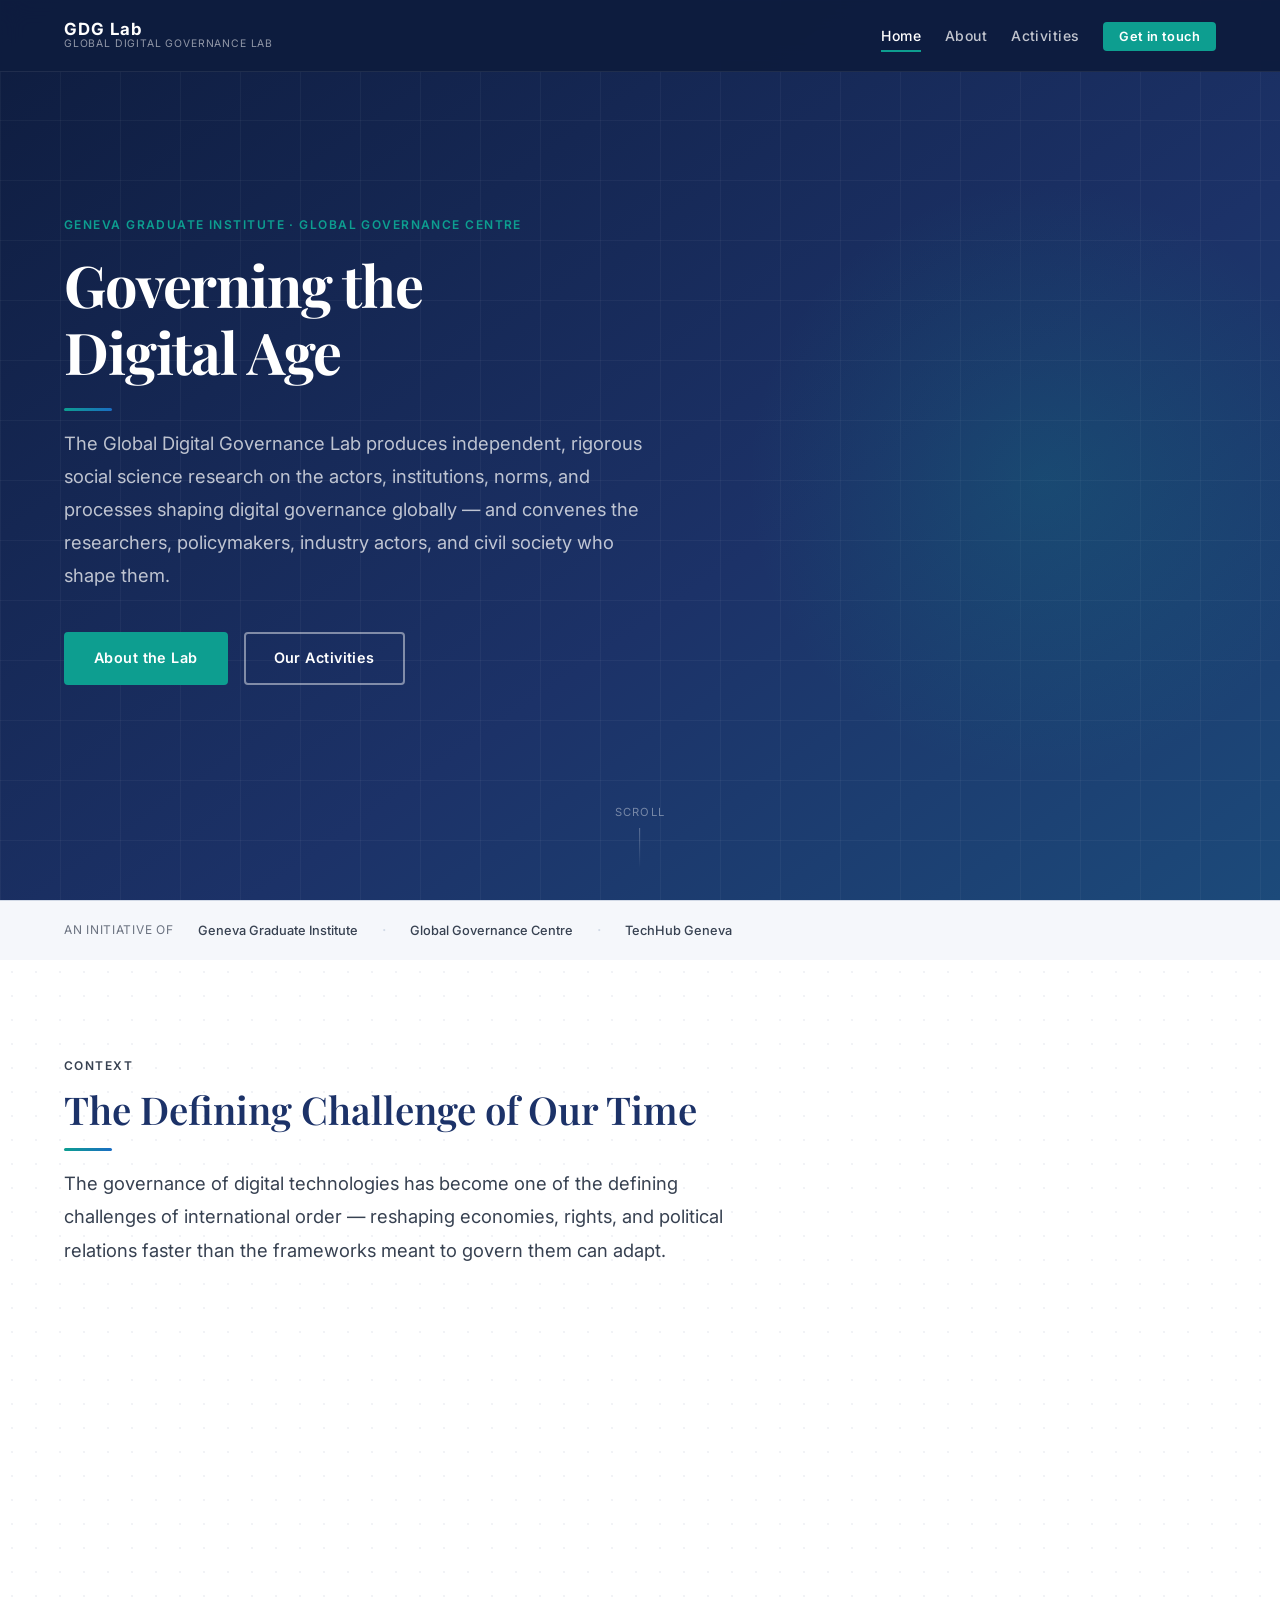
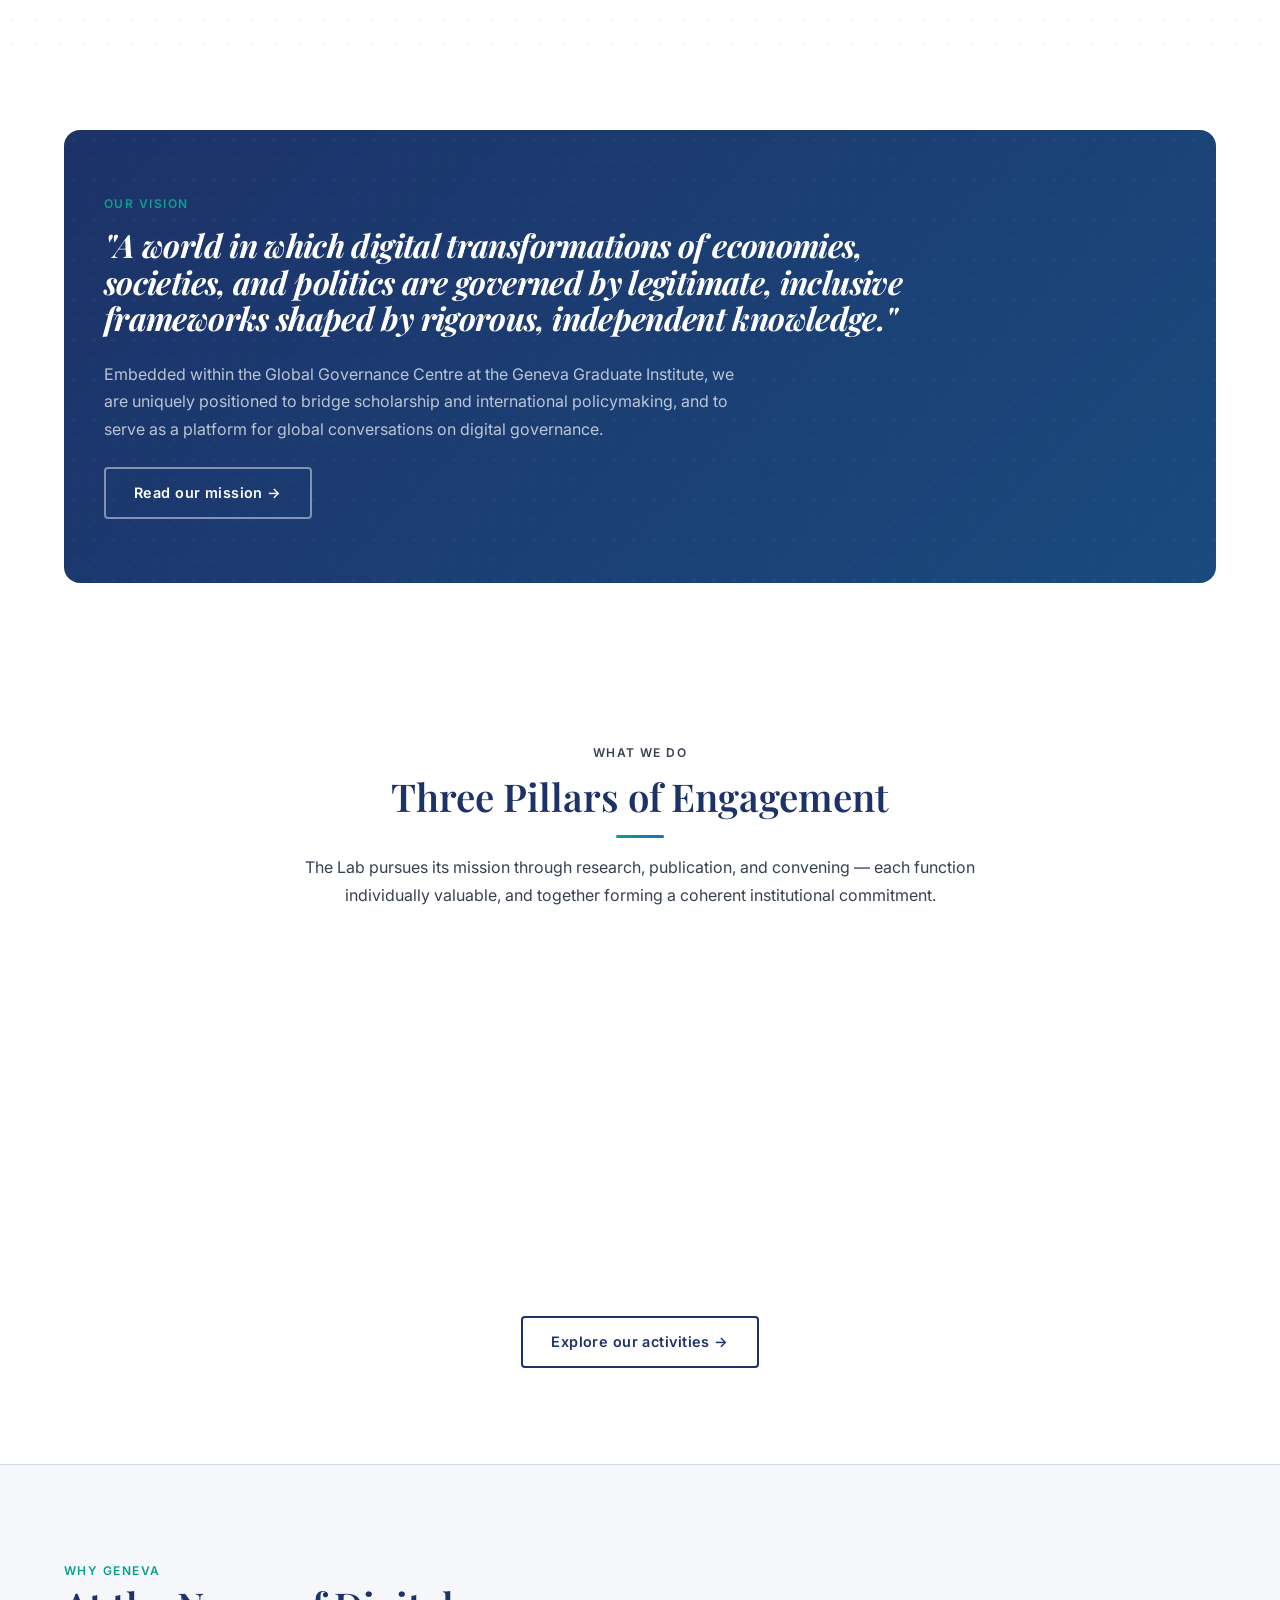
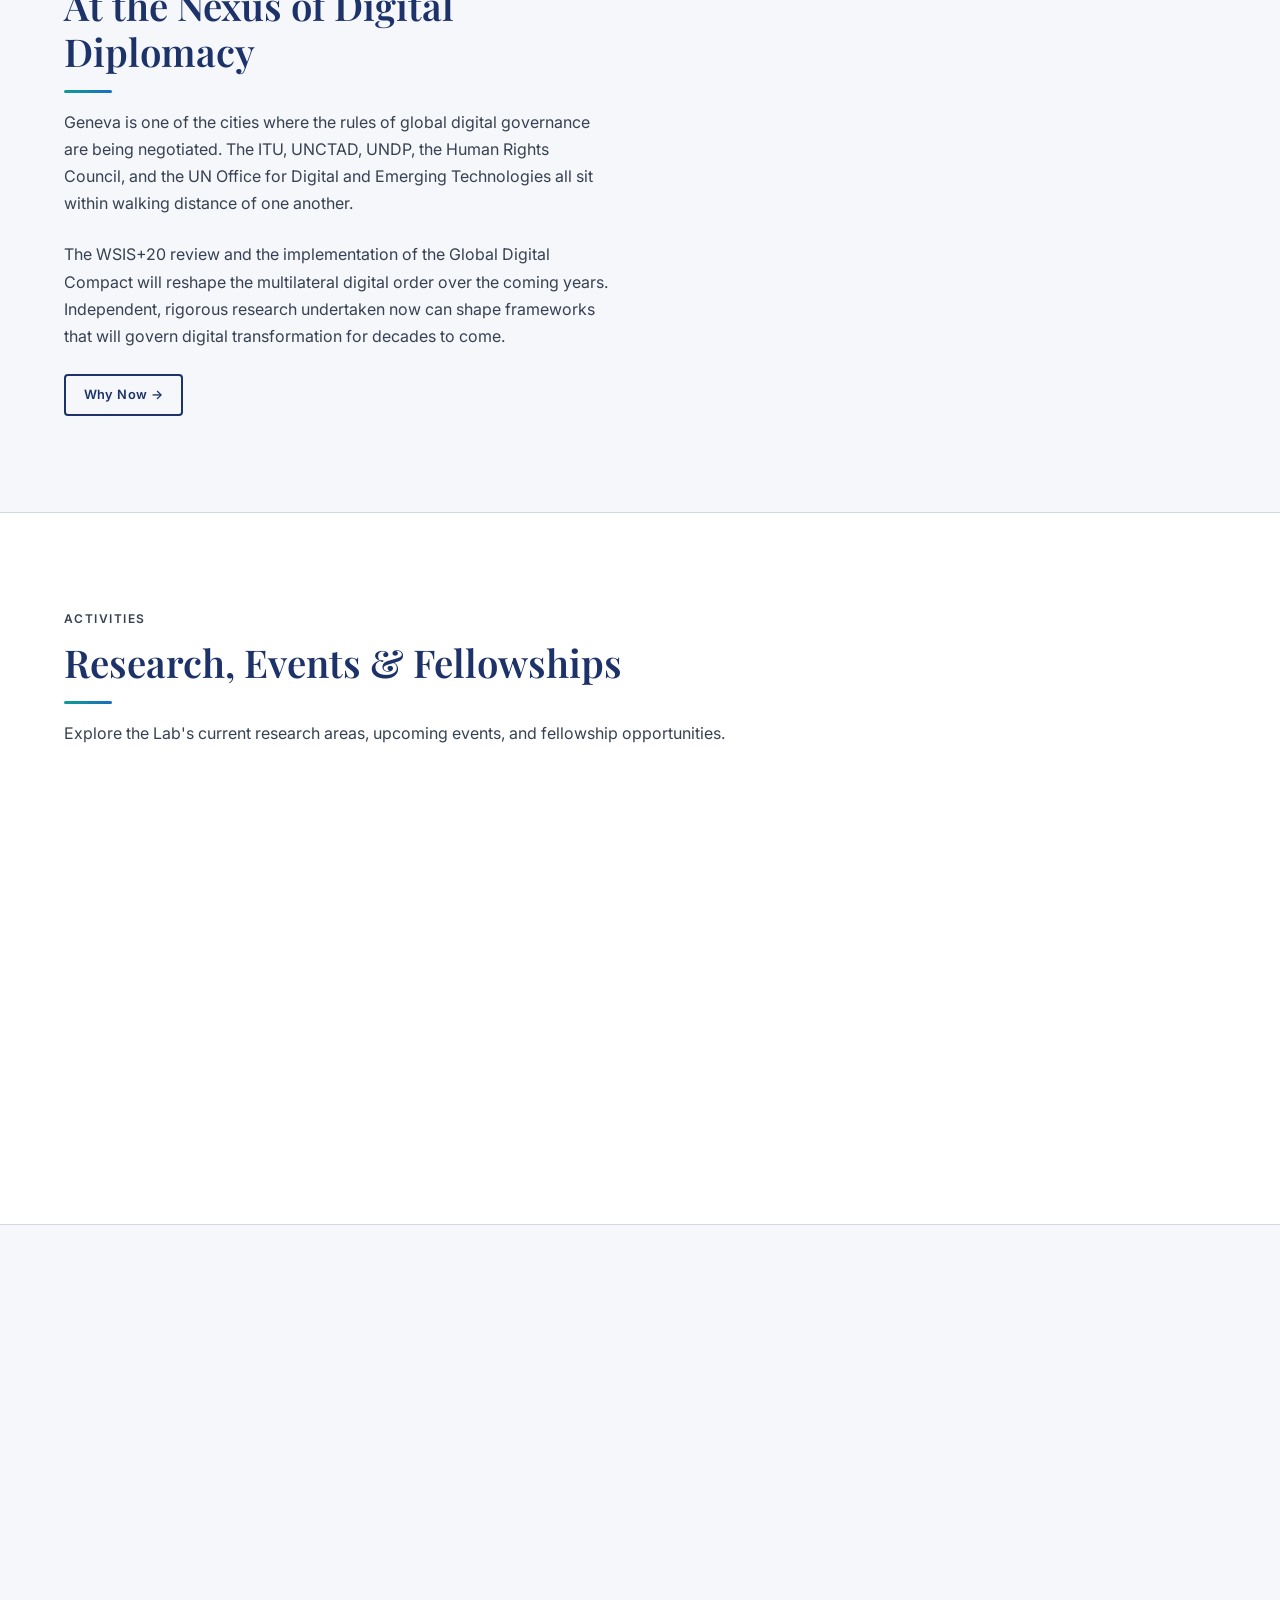
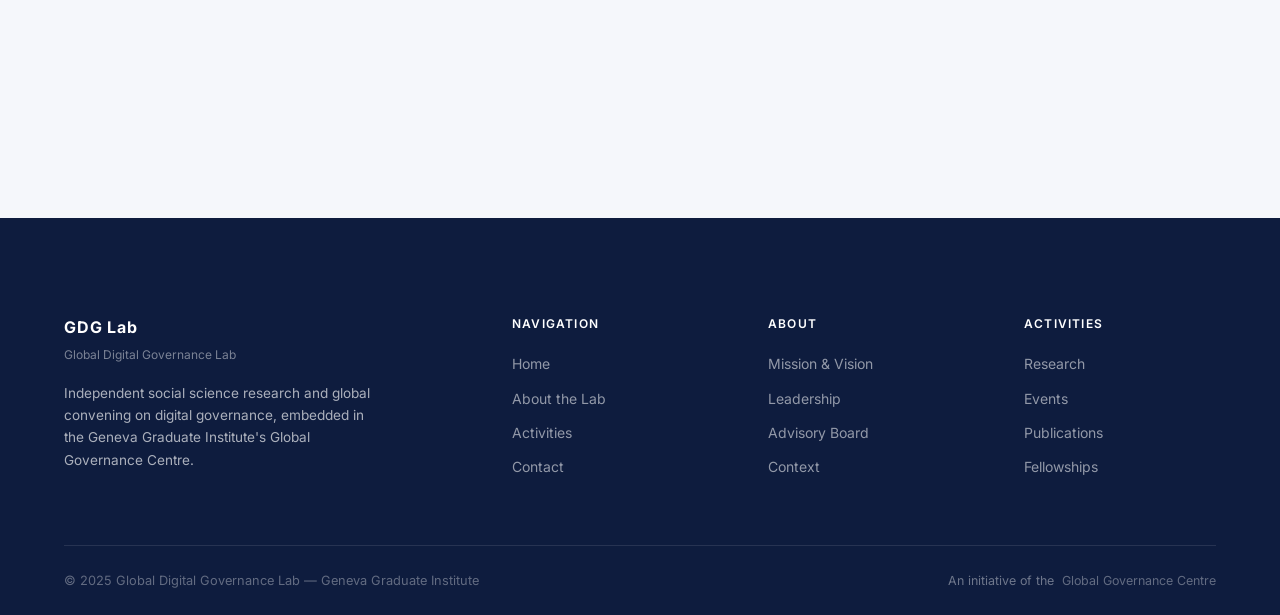
==== index.html @ 77678231 "Build GDG Lab static website: landing, about, and activities pages - index.html: hero with grid patt" ====
<!DOCTYPE html>
<html lang="en">
<head>
  <meta charset="UTF-8" />
  <meta name="viewport" content="width=device-width, initial-scale=1.0" />
  <title>Global Digital Governance Lab — gdglab.ch</title>
  <meta name="description" content="The Global Digital Governance Lab produces independent, rigorous social science research on the actors, institutions, norms, and processes shaping digital governance globally — embedded within the Geneva Graduate Institute." />
  <meta property="og:title" content="Global Digital Governance Lab" />
  <meta property="og:description" content="Independent research and global convening on digital governance, from Geneva." />
  <meta property="og:type" content="website" />
  <meta property="og:url" content="https://gdglab.ch" />
  <link rel="canonical" href="https://gdglab.ch/" />
  <link rel="stylesheet" href="css/style.css" />
  <link rel="preconnect" href="https://fonts.googleapis.com" />
  <link rel="preconnect" href="https://fonts.gstatic.com" crossorigin />
  <link href="https://fonts.googleapis.com/css2?family=Playfair+Display:ital,wght@0,400;0,600;0,700;1,400&family=Inter:wght@300;400;500;600;700&display=swap" rel="stylesheet" />
</head>
<body>

  <!-- ═══ Navigation ══════════════════════════════════════════ -->
  <nav class="site-nav" aria-label="Main navigation">
    <div class="container nav-inner">
      <a href="index.html" class="nav-brand" aria-label="GDG Lab — home">
        <span class="nav-brand-abbr">GDG Lab</span>
        <span class="nav-brand-sub">Global Digital Governance Lab</span>
      </a>
      <button class="nav-toggle" aria-label="Toggle menu" aria-expanded="false">
        <span></span><span></span><span></span>
      </button>
      <ul class="nav-links" role="list">
        <li><a href="index.html" class="active">Home</a></li>
        <li><a href="about.html">About</a></li>
        <li><a href="activities.html">Activities</a></li>
        <li><a href="about.html#contact" class="nav-cta">Get in touch</a></li>
      </ul>
    </div>
  </nav>

  <!-- ═══ Hero ════════════════════════════════════════════════ -->
  <header class="hero">
    <div class="container">
      <div class="hero-content">
        <p class="eyebrow">Geneva Graduate Institute · Global Governance Centre</p>
        <h1 class="display-title">Governing the<br>Digital Age</h1>
        <div class="divider"></div>
        <p class="lead">
          The Global Digital Governance Lab produces independent, rigorous social science research
          on the actors, institutions, norms, and processes shaping digital governance globally —
          and convenes the researchers, policymakers, industry actors, and civil society who shape them.
        </p>
        <div class="hero-actions">
          <a href="about.html" class="btn btn-primary">About the Lab</a>
          <a href="activities.html" class="btn btn-outline">Our Activities</a>
        </div>
      </div>
    </div>
    <div class="hero-scroll" aria-hidden="true">Scroll</div>
  </header>

  <!-- ═══ Affiliation bar ══════════════════════════════════════ -->
  <div class="affiliation-bar">
    <div class="container affiliation-inner">
      <span class="affiliation-label">An initiative of</span>
      <div class="affiliation-list">
        <span class="affiliation-item">Geneva Graduate Institute</span>
        <span style="color: var(--border)">·</span>
        <span class="affiliation-item">Global Governance Centre</span>
        <span style="color: var(--border)">·</span>
        <span class="affiliation-item">TechHub Geneva</span>
      </div>
    </div>
  </div>

  <!-- ═══ The Challenge ════════════════════════════════════════ -->
  <section class="section bg-dots-light" aria-labelledby="challenge-heading">
    <div class="container">
      <div class="section-header">
        <p class="eyebrow">Context</p>
        <h2 class="section-title" id="challenge-heading">The Defining Challenge of Our Time</h2>
        <div class="divider"></div>
        <p class="lead">
          The governance of digital technologies has become one of the defining challenges of
          international order — reshaping economies, rights, and political relations faster than the
          frameworks meant to govern them can adapt.
        </p>
      </div>

      <div class="grid-2" style="gap: var(--space-md);">
        <div class="challenge-card" data-reveal>
          <h3 class="card-title">The Challenge</h3>
          <p>
            Geopolitical competition is increasingly mediated through digital infrastructure,
            platforms, and standards, fragmenting what was once imagined as a unified global digital
            space into competing regulatory spheres and technological blocs. The costs of that
            fragmentation fall disproportionately on those with least voice in the decisions driving it.
          </p>
        </div>

        <div class="challenge-card teal" data-reveal>
          <h3 class="card-title">The Gap</h3>
          <p>
            Current digital governance debates are fragmented, highly technical, and dominated by a
            small number of powerful states, companies, and regulatory blocs. Many actors most
            affected by digital transformation — particularly from the Global South — remain
            underrepresented in the venues where the rules are set.
          </p>
        </div>
      </div>
    </div>
  </section>

  <!-- ═══ Vision statement ═════════════════════════════════════ -->
  <section class="section-sm" aria-labelledby="vision-heading">
    <div class="container">
      <div class="statement-block">
        <p class="eyebrow">Our Vision</p>
        <p class="display-title" id="vision-heading">
          "A world in which digital transformations of economies, societies, and politics
          are governed by legitimate, inclusive frameworks shaped by rigorous,
          independent knowledge."
        </p>
        <p style="margin-top: 1.5rem;">
          Embedded within the Global Governance Centre at the Geneva Graduate Institute, we are
          uniquely positioned to bridge scholarship and international policymaking, and to serve as
          a platform for global conversations on digital governance.
        </p>
        <a href="about.html" class="btn btn-outline" style="margin-top: 1.5rem; position: relative; z-index: 1;">
          Read our mission →
        </a>
      </div>
    </div>
  </section>

  <!-- ═══ Three pillars ════════════════════════════════════════ -->
  <section class="section" aria-labelledby="pillars-heading">
    <div class="container">
      <div class="section-header centered">
        <p class="eyebrow">What We Do</p>
        <h2 class="section-title" id="pillars-heading">Three Pillars of Engagement</h2>
        <div class="divider divider-center"></div>
        <p>
          The Lab pursues its mission through research, publication, and convening — each function
          individually valuable, and together forming a coherent institutional commitment.
        </p>
      </div>

      <div class="grid-3">
        <div class="pillar-card" data-reveal>
          <div class="pillar-icon teal" aria-hidden="true">🔬</div>
          <h3 class="card-title">Independent Research</h3>
          <p>
            Social science-based research on the actors, institutions, norms, and processes shaping
            digital governance globally — spanning digital sovereignty, AI governance, data flows,
            platform accountability, and the political economy of standards.
          </p>
        </div>

        <div class="pillar-card" data-reveal>
          <div class="pillar-icon blue" aria-hidden="true">📄</div>
          <h3 class="card-title">Policy-Relevant Analysis</h3>
          <p>
            Publications and briefings to inform practitioners, negotiators, and policymakers across
            the full range of digital governance challenges — including an annual
            <em>State of Global Digital Governance</em> report.
          </p>
        </div>

        <div class="pillar-card" data-reveal>
          <div class="pillar-icon gold" aria-hidden="true">🌐</div>
          <h3 class="card-title">Convening &amp; Dialogue</h3>
          <p>
            Workshops and closed-door dialogues where international organisations, governments,
            industry, and civil society engage with shared challenges — with particular attention to
            perspectives from the Global South.
          </p>
        </div>
      </div>

      <div style="text-align: center; margin-top: var(--space-lg);">
        <a href="activities.html" class="btn btn-outline-navy">Explore our activities →</a>
      </div>
    </div>
  </section>

  <!-- ═══ Why Geneva ════════════════════════════════════════════ -->
  <section class="section geneva-strip" aria-labelledby="geneva-heading">
    <div class="container">
      <div class="grid-2" style="align-items: center; gap: var(--space-xl);">
        <div>
          <p class="eyebrow">Why Geneva</p>
          <h2 class="section-title" id="geneva-heading">At the Nexus of Digital Diplomacy</h2>
          <div class="divider"></div>
          <p style="color: var(--text-mid); margin-bottom: var(--space-md);">
            Geneva is one of the cities where the rules of global digital governance are being
            negotiated. The ITU, UNCTAD, UNDP, the Human Rights Council, and the UN Office for
            Digital and Emerging Technologies all sit within walking distance of one another.
          </p>
          <p style="color: var(--text-mid); margin-bottom: var(--space-md);">
            The WSIS+20 review and the implementation of the Global Digital Compact will reshape the
            multilateral digital order over the coming years. Independent, rigorous research undertaken
            now can shape frameworks that will govern digital transformation for decades to come.
          </p>
          <a href="about.html#why-now" class="btn btn-outline-navy btn-sm">Why Now →</a>
        </div>

        <div class="geneva-stat-group" style="display: grid; grid-template-columns: 1fr 1fr; gap: var(--space-md);">
          <div class="challenge-card blue" data-reveal>
            <div class="geneva-stat-number">180+</div>
            <div class="geneva-stat-label">countries represented in Geneva</div>
          </div>
          <div class="challenge-card" data-reveal>
            <div class="geneva-stat-number">40+</div>
            <div class="geneva-stat-label">international organisations in the city</div>
          </div>
          <div class="challenge-card teal" data-reveal>
            <div class="geneva-stat-number">WSIS</div>
            <div class="geneva-stat-label">+20 review underway now</div>
          </div>
          <div class="challenge-card gold" data-reveal>
            <div class="geneva-stat-number">GDC</div>
            <div class="geneva-stat-label">Global Digital Compact implementation</div>
          </div>
        </div>
      </div>
    </div>
  </section>

  <!-- ═══ Activities teaser ════════════════════════════════════ -->
  <section class="section" aria-labelledby="activities-heading">
    <div class="container">
      <div class="section-header">
        <p class="eyebrow">Activities</p>
        <h2 class="section-title" id="activities-heading">Research, Events &amp; Fellowships</h2>
        <div class="divider"></div>
        <p>Explore the Lab's current research areas, upcoming events, and fellowship opportunities.</p>
      </div>

      <div class="grid-3">
        <div class="activity-card" data-reveal>
          <div class="activity-card-body">
            <span class="activity-card-tag tag-research">Research</span>
            <h3 class="activity-card-title">Digital Sovereignty &amp; AI Governance</h3>
            <p>
              Examining how states assert sovereignty in digital spaces, and the emerging international
              frameworks governing artificial intelligence — from national strategies to multilateral
              negotiations.
            </p>
          </div>
          <div class="activity-card-footer">
            <a href="activities.html#research" class="btn btn-sm btn-outline-navy">Learn more →</a>
          </div>
        </div>

        <div class="activity-card" data-reveal>
          <div class="activity-card-body">
            <span class="activity-card-tag tag-event">Upcoming Event</span>
            <h3 class="activity-card-title">Digital Governance Roundtable 2025</h3>
            <p class="activity-card-meta">📅 Autumn 2025 · Geneva</p>
            <p>
              A closed-door dialogue bringing together policymakers, researchers, and civil society
              to discuss emerging challenges in global digital governance, with a focus on Global South
              perspectives.
            </p>
          </div>
          <div class="activity-card-footer">
            <a href="activities.html#events" class="btn btn-sm btn-outline-navy">See events →</a>
          </div>
        </div>

        <div class="activity-card" data-reveal>
          <div class="activity-card-body">
            <span class="activity-card-tag tag-fellowship">Fellowship</span>
            <h3 class="activity-card-title">Visiting Fellowship Programme</h3>
            <p>
              Extended residencies in Geneva's multilateral ecosystem for leading researchers —
              particularly from underrepresented regions — to engage with the Lab's research agenda
              and Geneva's diplomatic community.
            </p>
          </div>
          <div class="activity-card-footer">
            <a href="activities.html#fellowships" class="btn btn-sm btn-outline-navy">Apply →</a>
          </div>
        </div>
      </div>
    </div>
  </section>

  <!-- ═══ Why Graduate Institute ═══════════════════════════════ -->
  <section class="section" style="background: var(--off-white); border-top: 1px solid var(--border);" aria-labelledby="gi-heading">
    <div class="container">
      <div class="grid-2" style="align-items: center; gap: var(--space-xl);">
        <div data-reveal>
          <p class="eyebrow">Institutional Home</p>
          <h2 class="section-title" id="gi-heading">Why the Graduate Institute</h2>
          <div class="divider"></div>
          <p style="color: var(--text-mid); margin-bottom: var(--space-sm);">
            The Geneva Graduate Institute combines academic credibility, methodological independence,
            and a multidisciplinary faculty already producing leading research on digital sovereignty,
            infrastructure, and rights.
          </p>
          <p style="color: var(--text-mid); margin-bottom: var(--space-md);">
            It has long-standing networks across the UN system, diplomatic missions, and international
            civil society — and a track record of hosting research centres, most notably the Global
            Health Centre, that have become reference points in their fields.
          </p>
          <a href="about.html#context" class="btn btn-outline-navy btn-sm">Read more →</a>
        </div>

        <div style="display: flex; flex-direction: column; gap: var(--space-sm);" data-reveal>
          <div class="pull-quote">
            <p>
              "The rules, standards, and norms of the digital age are being shaped now.
              The Lab is an opportunity to ensure these processes are evidence-based and
              oriented to the common interest."
            </p>
          </div>
          <div style="display: flex; flex-wrap: wrap; gap: 0.5rem; margin-top: var(--space-xs);">
            <span class="pill pill-navy">Academic independence</span>
            <span class="pill pill-teal">Multilateral networks</span>
            <span class="pill pill-blue">Interdisciplinary research</span>
            <span class="pill pill-navy">Global South engagement</span>
            <span class="pill pill-teal">Policy proximity</span>
          </div>
        </div>
      </div>
    </div>
  </section>

  <!-- ═══ Footer ═══════════════════════════════════════════════ -->
  <footer class="site-footer" aria-label="Site footer">
    <div class="container">
      <div class="footer-grid">
        <div class="footer-brand">
          <div class="footer-brand-name">GDG Lab</div>
          <div class="footer-brand-sub">Global Digital Governance Lab</div>
          <p>
            Independent social science research and global convening on digital governance,
            embedded in the Geneva Graduate Institute's Global Governance Centre.
          </p>
        </div>

        <div class="footer-col">
          <div class="footer-col-title">Navigation</div>
          <ul>
            <li><a href="index.html">Home</a></li>
            <li><a href="about.html">About the Lab</a></li>
            <li><a href="activities.html">Activities</a></li>
            <li><a href="about.html#contact">Contact</a></li>
          </ul>
        </div>

        <div class="footer-col">
          <div class="footer-col-title">About</div>
          <ul>
            <li><a href="about.html#mission">Mission &amp; Vision</a></li>
            <li><a href="about.html#leadership">Leadership</a></li>
            <li><a href="about.html#advisory-board">Advisory Board</a></li>
            <li><a href="about.html#context">Context</a></li>
          </ul>
        </div>

        <div class="footer-col">
          <div class="footer-col-title">Activities</div>
          <ul>
            <li><a href="activities.html#research">Research</a></li>
            <li><a href="activities.html#events">Events</a></li>
            <li><a href="activities.html#publications">Publications</a></li>
            <li><a href="activities.html#fellowships">Fellowships</a></li>
          </ul>
        </div>
      </div>

      <div class="footer-bottom">
        <span>© 2025 Global Digital Governance Lab — Geneva Graduate Institute</span>
        <span class="footer-gg-badge">
          An initiative of the
          <a href="https://www.graduateinstitute.ch" target="_blank" rel="noopener noreferrer">
            Global Governance Centre
          </a>
        </span>
      </div>
    </div>
  </footer>

  <script src="js/main.js"></script>
</body>
</html>
---- css/style.css ----
/* =============================================================
   Global Digital Governance Lab — gdglab.ch
   Stylesheet — complementary to Geneva Graduate Institute,
   Global Governance Centre, and GI TechHub branding.
   ============================================================= */

/* ─── Google Fonts ─────────────────────────────────────────── */
@import url('https://fonts.googleapis.com/css2?family=Playfair+Display:ital,wght@0,400;0,600;0,700;1,400&family=Inter:wght@300;400;500;600;700&display=swap');

/* ─── Custom Properties ─────────────────────────────────────── */
:root {
  /* Brand colours — navy anchors the GI/GGC palette;
     teal adds a "digital governance" identity */
  --navy:        #1C3268;   /* GI-inspired institutional navy */
  --navy-dark:   #0E1C3E;   /* hero / deep bg */
  --navy-mid:    #243D7A;   /* lighter navy for hover states */
  --blue:        #1A6DC3;   /* digital accent blue */
  --blue-light:  #4A9FE8;   /* lighter blue tints */
  --teal:        #0D9E90;   /* TechHub-inspired teal */
  --teal-light:  #E0F5F3;   /* very light teal bg tint */
  --gold:        #C09A4A;   /* warm accent — ties to GI's warm tones */
  --white:       #FFFFFF;
  --off-white:   #F5F7FB;
  --bg:          #F0F3F9;
  --text:        #1A202C;
  --text-mid:    #374151;
  --text-muted:  #6B7280;
  --border:      #D1D9E6;
  --shadow-sm:   0 1px 4px rgba(28, 50, 104, 0.08);
  --shadow-md:   0 4px 16px rgba(28, 50, 104, 0.12);
  --shadow-lg:   0 8px 32px rgba(28, 50, 104, 0.16);

  /* Typography */
  --font-serif:  'Playfair Display', Georgia, serif;
  --font-sans:   'Inter', system-ui, -apple-system, sans-serif;

  /* Spacing scale */
  --space-xs:    0.5rem;
  --space-sm:    1rem;
  --space-md:    1.5rem;
  --space-lg:    2.5rem;
  --space-xl:    4rem;
  --space-2xl:   6rem;

  /* Layout */
  --max-width:   1200px;
  --nav-height:  72px;
  --radius-sm:   4px;
  --radius-md:   8px;
  --radius-lg:   16px;

  /* Transitions */
  --ease:        cubic-bezier(0.4, 0, 0.2, 1);
  --duration:    220ms;
}

/* ─── Reset & Base ──────────────────────────────────────────── */
*, *::before, *::after {
  box-sizing: border-box;
  margin: 0;
  padding: 0;
}

html {
  scroll-behavior: smooth;
  font-size: 16px;
}

body {
  font-family: var(--font-sans);
  font-size: 1rem;
  line-height: 1.7;
  color: var(--text);
  background: var(--white);
  -webkit-font-smoothing: antialiased;
}

img {
  display: block;
  max-width: 100%;
  height: auto;
}

a {
  color: var(--blue);
  text-decoration: none;
  transition: color var(--duration) var(--ease);
}

a:hover {
  color: var(--teal);
}

ul {
  list-style: none;
}

/* ─── Typography helpers ────────────────────────────────────── */
.display-title {
  font-family: var(--font-serif);
  font-size: clamp(2.2rem, 5vw, 3.6rem);
  font-weight: 700;
  line-height: 1.15;
  letter-spacing: -0.02em;
}

.section-title {
  font-family: var(--font-serif);
  font-size: clamp(1.6rem, 3vw, 2.4rem);
  font-weight: 600;
  line-height: 1.2;
  color: var(--navy);
}

.card-title {
  font-family: var(--font-serif);
  font-size: 1.2rem;
  font-weight: 600;
  line-height: 1.3;
  color: var(--navy);
}

.eyebrow {
  font-family: var(--font-sans);
  font-size: 0.75rem;
  font-weight: 600;
  letter-spacing: 0.12em;
  text-transform: uppercase;
  color: var(--teal);
}

.lead {
  font-size: 1.15rem;
  font-weight: 400;
  color: var(--text-mid);
  line-height: 1.8;
}

/* ─── Layout utilities ──────────────────────────────────────── */
.container {
  width: 100%;
  max-width: var(--max-width);
  margin-inline: auto;
  padding-inline: var(--space-md);
}

.grid-2 {
  display: grid;
  grid-template-columns: 1fr 1fr;
  gap: var(--space-lg);
}

.grid-3 {
  display: grid;
  grid-template-columns: repeat(3, 1fr);
  gap: var(--space-md);
}

.grid-4 {
  display: grid;
  grid-template-columns: repeat(4, 1fr);
  gap: var(--space-md);
}

/* ─── Dot-grid background pattern (subtle digital motif) ────── */
.bg-dots {
  background-image: radial-gradient(circle, rgba(28, 50, 104, 0.12) 1px, transparent 1px);
  background-size: 24px 24px;
}

.bg-dots-light {
  background-image: radial-gradient(circle, rgba(28, 50, 104, 0.06) 1px, transparent 1px);
  background-size: 24px 24px;
}

/* ─── Navigation ────────────────────────────────────────────── */
.site-nav {
  position: fixed;
  top: 0;
  left: 0;
  right: 0;
  z-index: 1000;
  height: var(--nav-height);
  background: rgba(14, 28, 62, 0.97);
  backdrop-filter: blur(12px);
  -webkit-backdrop-filter: blur(12px);
  border-bottom: 1px solid rgba(255, 255, 255, 0.08);
  transition: background var(--duration) var(--ease);
}

.site-nav.scrolled {
  background: rgba(14, 28, 62, 0.99);
  box-shadow: var(--shadow-md);
}

.nav-inner {
  height: 100%;
  display: flex;
  align-items: center;
  justify-content: space-between;
}

.nav-brand {
  display: flex;
  flex-direction: column;
  gap: 1px;
  text-decoration: none;
}

.nav-brand-abbr {
  font-family: var(--font-sans);
  font-size: 1.05rem;
  font-weight: 700;
  letter-spacing: 0.06em;
  color: var(--white);
  line-height: 1;
}

.nav-brand-sub {
  font-family: var(--font-sans);
  font-size: 0.65rem;
  font-weight: 400;
  letter-spacing: 0.08em;
  color: rgba(255, 255, 255, 0.55);
  line-height: 1;
  text-transform: uppercase;
}

.nav-links {
  display: flex;
  align-items: center;
  gap: var(--space-md);
}

.nav-links a {
  font-size: 0.875rem;
  font-weight: 500;
  color: rgba(255, 255, 255, 0.75);
  letter-spacing: 0.03em;
  padding: 0.35rem 0;
  border-bottom: 2px solid transparent;
  transition: color var(--duration) var(--ease), border-color var(--duration) var(--ease);
  text-decoration: none;
}

.nav-links a:hover,
.nav-links a.active {
  color: var(--white);
  border-bottom-color: var(--teal);
}

.nav-cta {
  font-size: 0.8rem !important;
  font-weight: 600 !important;
  color: var(--white) !important;
  background: var(--teal) !important;
  padding: 0.45rem 1rem !important;
  border-radius: var(--radius-sm) !important;
  border-bottom: none !important;
  letter-spacing: 0.04em;
  transition: background var(--duration) var(--ease) !important;
}

.nav-cta:hover {
  background: #0D9E90cc !important;
}

/* Mobile nav hamburger */
.nav-toggle {
  display: none;
  flex-direction: column;
  gap: 5px;
  background: none;
  border: none;
  cursor: pointer;
  padding: 4px;
}

.nav-toggle span {
  display: block;
  width: 24px;
  height: 2px;
  background: var(--white);
  border-radius: 2px;
  transition: transform var(--duration) var(--ease), opacity var(--duration) var(--ease);
}

.nav-toggle.open span:nth-child(1) { transform: translateY(7px) rotate(45deg); }
.nav-toggle.open span:nth-child(2) { opacity: 0; }
.nav-toggle.open span:nth-child(3) { transform: translateY(-7px) rotate(-45deg); }

/* ─── Page header offset (below fixed nav) ──────────────────── */
.page-offset {
  padding-top: var(--nav-height);
}

/* ─── Hero Section ──────────────────────────────────────────── */
.hero {
  position: relative;
  min-height: 100vh;
  display: flex;
  align-items: center;
  background: linear-gradient(145deg, var(--navy-dark) 0%, var(--navy) 60%, #1C4A7A 100%);
  overflow: hidden;
}

/* Subtle animated grid lines */
.hero::before {
  content: '';
  position: absolute;
  inset: 0;
  background-image:
    linear-gradient(rgba(255,255,255,0.04) 1px, transparent 1px),
    linear-gradient(90deg, rgba(255,255,255,0.04) 1px, transparent 1px);
  background-size: 60px 60px;
  pointer-events: none;
}

/* Radial glow */
.hero::after {
  content: '';
  position: absolute;
  top: 20%;
  right: -5%;
  width: 600px;
  height: 600px;
  border-radius: 50%;
  background: radial-gradient(circle, rgba(13,158,144,0.18) 0%, transparent 70%);
  pointer-events: none;
}

.hero-content {
  position: relative;
  z-index: 2;
  max-width: 780px;
}

.hero-content .eyebrow {
  color: var(--teal);
  margin-bottom: var(--space-sm);
}

.hero-content .display-title {
  color: var(--white);
  margin-bottom: var(--space-md);
}

.hero-content .lead {
  color: rgba(255, 255, 255, 0.72);
  max-width: 600px;
  margin-bottom: var(--space-lg);
}

.hero-actions {
  display: flex;
  gap: var(--space-sm);
  flex-wrap: wrap;
}

/* Scroll indicator */
.hero-scroll {
  position: absolute;
  bottom: 2rem;
  left: 50%;
  transform: translateX(-50%);
  z-index: 2;
  display: flex;
  flex-direction: column;
  align-items: center;
  gap: 6px;
  color: rgba(255,255,255,0.4);
  font-size: 0.7rem;
  letter-spacing: 0.1em;
  text-transform: uppercase;
}

.hero-scroll::after {
  content: '';
  display: block;
  width: 1px;
  height: 40px;
  background: linear-gradient(to bottom, rgba(255,255,255,0.3), transparent);
  animation: scrollPulse 2s ease-in-out infinite;
}

@keyframes scrollPulse {
  0%, 100% { opacity: 0.4; transform: translateY(0); }
  50% { opacity: 1; transform: translateY(6px); }
}

/* ─── Buttons ───────────────────────────────────────────────── */
.btn {
  display: inline-flex;
  align-items: center;
  gap: 0.5rem;
  font-family: var(--font-sans);
  font-size: 0.9rem;
  font-weight: 600;
  letter-spacing: 0.03em;
  padding: 0.75rem 1.75rem;
  border-radius: var(--radius-sm);
  border: 2px solid transparent;
  cursor: pointer;
  transition: all var(--duration) var(--ease);
  text-decoration: none;
  white-space: nowrap;
}

.btn-primary {
  background: var(--teal);
  color: var(--white);
  border-color: var(--teal);
}

.btn-primary:hover {
  background: #0C8A7D;
  border-color: #0C8A7D;
  color: var(--white);
  transform: translateY(-1px);
  box-shadow: 0 4px 14px rgba(13, 158, 144, 0.35);
}

.btn-outline {
  background: transparent;
  color: var(--white);
  border-color: rgba(255, 255, 255, 0.45);
}

.btn-outline:hover {
  background: rgba(255, 255, 255, 0.1);
  border-color: rgba(255, 255, 255, 0.7);
  color: var(--white);
}

.btn-outline-navy {
  background: transparent;
  color: var(--navy);
  border-color: var(--navy);
}

.btn-outline-navy:hover {
  background: var(--navy);
  color: var(--white);
}

.btn-sm {
  font-size: 0.8rem;
  padding: 0.5rem 1.1rem;
}

/* ─── Section layout ────────────────────────────────────────── */
.section {
  padding-block: var(--space-2xl);
}

.section-sm {
  padding-block: var(--space-xl);
}

.section-header {
  margin-bottom: var(--space-lg);
}

.section-header .eyebrow {
  margin-bottom: 0.6rem;
}

.section-header .section-title {
  margin-bottom: 0.8rem;
}

.section-header p {
  color: var(--text-mid);
  max-width: 680px;
}

.section-header.centered {
  text-align: center;
}

.section-header.centered p {
  margin-inline: auto;
}

/* ─── Feature / Pillars ─────────────────────────────────────── */
.pillar-card {
  background: var(--white);
  border: 1px solid var(--border);
  border-radius: var(--radius-md);
  padding: var(--space-lg) var(--space-md);
  transition: transform var(--duration) var(--ease), box-shadow var(--duration) var(--ease);
}

.pillar-card:hover {
  transform: translateY(-4px);
  box-shadow: var(--shadow-lg);
}

.pillar-icon {
  width: 48px;
  height: 48px;
  display: flex;
  align-items: center;
  justify-content: center;
  border-radius: var(--radius-sm);
  margin-bottom: var(--space-sm);
  font-size: 1.4rem;
}

.pillar-icon.teal  { background: var(--teal-light); }
.pillar-icon.blue  { background: #EFF6FF; }
.pillar-icon.gold  { background: #FDF5E0; }

.pillar-card .card-title {
  margin-bottom: 0.6rem;
}

.pillar-card p {
  font-size: 0.925rem;
  color: var(--text-mid);
  line-height: 1.65;
}

/* ─── Statement block ───────────────────────────────────────── */
.statement-block {
  background: linear-gradient(135deg, var(--navy) 0%, #1a4a7e 100%);
  color: var(--white);
  border-radius: var(--radius-lg);
  padding: var(--space-xl) var(--space-lg);
  position: relative;
  overflow: hidden;
}

.statement-block::before {
  content: '';
  position: absolute;
  inset: 0;
  background-image: radial-gradient(circle, rgba(255,255,255,0.06) 1px, transparent 1px);
  background-size: 20px 20px;
  pointer-events: none;
}

.statement-block .eyebrow {
  color: var(--teal);
  margin-bottom: 0.75rem;
}

.statement-block .display-title {
  color: var(--white);
  font-style: italic;
  font-size: clamp(1.4rem, 2.8vw, 2rem);
  margin-bottom: var(--space-sm);
  position: relative;
  z-index: 1;
  max-width: 800px;
}

.statement-block p {
  color: rgba(255,255,255,0.7);
  max-width: 640px;
  position: relative;
  z-index: 1;
}

/* ─── Challenge / Gap cards ─────────────────────────────────── */
.challenge-card {
  background: var(--white);
  border-radius: var(--radius-md);
  padding: var(--space-lg);
  border-left: 4px solid var(--navy);
  box-shadow: var(--shadow-sm);
}

.challenge-card.teal { border-left-color: var(--teal); }
.challenge-card.blue { border-left-color: var(--blue); }
.challenge-card.gold { border-left-color: var(--gold); }

.challenge-card .card-title {
  margin-bottom: var(--space-xs);
}

.challenge-card p {
  font-size: 0.925rem;
  color: var(--text-mid);
  line-height: 1.7;
}

/* ─── Why Geneva strip ──────────────────────────────────────── */
.geneva-strip {
  background: var(--off-white);
  border-top: 1px solid var(--border);
  border-bottom: 1px solid var(--border);
}

.geneva-stat-group {
  display: flex;
  gap: var(--space-xl);
  flex-wrap: wrap;
  align-items: center;
}

.geneva-stat {
  display: flex;
  flex-direction: column;
  gap: 4px;
}

.geneva-stat-number {
  font-family: var(--font-serif);
  font-size: 2rem;
  font-weight: 700;
  color: var(--navy);
  line-height: 1;
}

.geneva-stat-label {
  font-size: 0.8rem;
  color: var(--text-muted);
  letter-spacing: 0.04em;
}

/* ─── Org logos / badges ────────────────────────────────────── */
.org-badge {
  display: inline-flex;
  align-items: center;
  gap: 0.5rem;
  background: var(--white);
  border: 1px solid var(--border);
  border-radius: var(--radius-sm);
  padding: 0.5rem 1rem;
  font-size: 0.8rem;
  font-weight: 500;
  color: var(--text-mid);
}

/* ─── People cards ──────────────────────────────────────────── */
.people-grid {
  display: grid;
  grid-template-columns: repeat(auto-fill, minmax(200px, 1fr));
  gap: var(--space-md);
}

.person-card {
  background: var(--white);
  border: 1px solid var(--border);
  border-radius: var(--radius-md);
  overflow: hidden;
  transition: transform var(--duration) var(--ease), box-shadow var(--duration) var(--ease);
}

.person-card:hover {
  transform: translateY(-3px);
  box-shadow: var(--shadow-md);
}

.person-portrait {
  width: 100%;
  aspect-ratio: 1;
  object-fit: cover;
  background: var(--bg);
  display: flex;
  align-items: center;
  justify-content: center;
}

.person-portrait-placeholder {
  width: 100%;
  aspect-ratio: 1;
  background: linear-gradient(135deg, var(--bg) 0%, var(--border) 100%);
  display: flex;
  align-items: center;
  justify-content: center;
  color: var(--text-muted);
  font-size: 2.5rem;
}

.person-info {
  padding: var(--space-sm);
}

.person-name {
  font-family: var(--font-serif);
  font-size: 1rem;
  font-weight: 600;
  color: var(--navy);
  line-height: 1.3;
  margin-bottom: 0.25rem;
}

.person-role {
  font-size: 0.8rem;
  color: var(--text-muted);
  line-height: 1.4;
}

.person-org {
  font-size: 0.75rem;
  color: var(--teal);
  font-weight: 500;
  margin-top: 0.25rem;
}

/* ─── Activity / Project cards ──────────────────────────────── */
.activity-card {
  background: var(--white);
  border: 1px solid var(--border);
  border-radius: var(--radius-md);
  overflow: hidden;
  display: flex;
  flex-direction: column;
  transition: transform var(--duration) var(--ease), box-shadow var(--duration) var(--ease);
}

.activity-card:hover {
  transform: translateY(-3px);
  box-shadow: var(--shadow-md);
}

.activity-card-tag {
  display: inline-flex;
  align-items: center;
  font-size: 0.7rem;
  font-weight: 600;
  letter-spacing: 0.08em;
  text-transform: uppercase;
  padding: 0.25rem 0.6rem;
  border-radius: 2px;
  margin-bottom: 0.75rem;
}

.tag-research  { background: #EFF6FF; color: var(--blue); }
.tag-policy    { background: var(--teal-light); color: #0A7A6E; }
.tag-event     { background: #FDF5E0; color: #92740C; }
.tag-fellowship { background: #F3F0FF; color: #5B21B6; }

.activity-card-body {
  padding: var(--space-md);
  flex: 1;
  display: flex;
  flex-direction: column;
}

.activity-card-title {
  font-family: var(--font-serif);
  font-size: 1.05rem;
  font-weight: 600;
  color: var(--navy);
  line-height: 1.35;
  margin-bottom: 0.5rem;
}

.activity-card-meta {
  font-size: 0.8rem;
  color: var(--text-muted);
  margin-bottom: 0.75rem;
}

.activity-card p {
  font-size: 0.9rem;
  color: var(--text-mid);
  line-height: 1.65;
  flex: 1;
}

.activity-card-footer {
  padding: 0.75rem var(--space-md);
  border-top: 1px solid var(--border);
  background: var(--off-white);
}

/* ─── Events list ───────────────────────────────────────────── */
.events-list {
  display: flex;
  flex-direction: column;
  gap: 1px;
  background: var(--border);
  border-radius: var(--radius-md);
  overflow: hidden;
  border: 1px solid var(--border);
}

.event-row {
  display: grid;
  grid-template-columns: 80px 1fr auto;
  gap: var(--space-md);
  align-items: center;
  background: var(--white);
  padding: var(--space-sm) var(--space-md);
  transition: background var(--duration) var(--ease);
}

.event-row:hover {
  background: var(--off-white);
}

.event-date-block {
  display: flex;
  flex-direction: column;
  align-items: center;
  background: var(--navy);
  color: var(--white);
  border-radius: var(--radius-sm);
  padding: 0.4rem;
  min-width: 56px;
}

.event-month {
  font-size: 0.6rem;
  font-weight: 600;
  letter-spacing: 0.1em;
  text-transform: uppercase;
  color: var(--teal);
  line-height: 1;
}

.event-day {
  font-family: var(--font-serif);
  font-size: 1.4rem;
  font-weight: 700;
  line-height: 1.1;
}

.event-year {
  font-size: 0.6rem;
  color: rgba(255,255,255,0.5);
  line-height: 1;
}

.event-info {}

.event-title {
  font-weight: 600;
  font-size: 0.95rem;
  color: var(--navy);
  margin-bottom: 0.2rem;
}

.event-details {
  font-size: 0.8rem;
  color: var(--text-muted);
  display: flex;
  gap: 1rem;
  flex-wrap: wrap;
}

.event-type {
  display: inline-flex;
  align-items: center;
  font-size: 0.7rem;
  font-weight: 600;
  letter-spacing: 0.06em;
  text-transform: uppercase;
  color: var(--text-muted);
  border: 1px solid var(--border);
  padding: 0.25rem 0.6rem;
  border-radius: 20px;
  white-space: nowrap;
}

/* ─── Page hero (inner pages) ───────────────────────────────── */
.page-hero {
  background: linear-gradient(145deg, var(--navy-dark) 0%, var(--navy) 100%);
  padding: calc(var(--nav-height) + var(--space-2xl)) 0 var(--space-xl);
  position: relative;
  overflow: hidden;
}

.page-hero::before {
  content: '';
  position: absolute;
  inset: 0;
  background-image:
    linear-gradient(rgba(255,255,255,0.03) 1px, transparent 1px),
    linear-gradient(90deg, rgba(255,255,255,0.03) 1px, transparent 1px);
  background-size: 48px 48px;
  pointer-events: none;
}

.page-hero .eyebrow { color: var(--teal); margin-bottom: 0.75rem; }
.page-hero .display-title { color: var(--white); margin-bottom: var(--space-sm); }
.page-hero .lead { color: rgba(255,255,255,0.7); max-width: 640px; }

/* ─── Divider ───────────────────────────────────────────────── */
.divider {
  width: 48px;
  height: 3px;
  background: linear-gradient(to right, var(--teal), var(--blue));
  border-radius: 2px;
  margin: var(--space-sm) 0;
}

.divider-center {
  margin-inline: auto;
}

/* ─── Blockquote / pull quote ───────────────────────────────── */
.pull-quote {
  border-left: 4px solid var(--teal);
  padding: var(--space-sm) var(--space-md);
  background: var(--teal-light);
  border-radius: 0 var(--radius-sm) var(--radius-sm) 0;
}

.pull-quote p {
  font-family: var(--font-serif);
  font-size: 1.15rem;
  font-style: italic;
  color: var(--navy);
  line-height: 1.65;
}

/* ─── Accordion / details ───────────────────────────────────── */
details.faq-item {
  border: 1px solid var(--border);
  border-radius: var(--radius-sm);
  overflow: hidden;
}

details.faq-item + details.faq-item {
  margin-top: -1px;
}

details.faq-item summary {
  padding: var(--space-sm) var(--space-md);
  font-weight: 600;
  color: var(--navy);
  cursor: pointer;
  background: var(--white);
  display: flex;
  justify-content: space-between;
  align-items: center;
  list-style: none;
}

details.faq-item summary::-webkit-details-marker { display: none; }

details.faq-item summary::after {
  content: '+';
  font-size: 1.4rem;
  color: var(--teal);
  line-height: 1;
}

details.faq-item[open] summary::after { content: '−'; }

details.faq-item .details-body {
  padding: var(--space-sm) var(--space-md) var(--space-md);
  font-size: 0.925rem;
  color: var(--text-mid);
  border-top: 1px solid var(--border);
}

/* ─── Breadcrumb ────────────────────────────────────────────── */
.breadcrumb {
  display: flex;
  gap: 0.5rem;
  align-items: center;
  font-size: 0.8rem;
  color: rgba(255,255,255,0.5);
  margin-bottom: var(--space-sm);
}

.breadcrumb a {
  color: rgba(255,255,255,0.5);
  text-decoration: none;
}

.breadcrumb a:hover { color: var(--white); }
.breadcrumb span { color: rgba(255,255,255,0.5); }

/* ─── Tag pill ──────────────────────────────────────────────── */
.pill {
  display: inline-flex;
  align-items: center;
  font-size: 0.75rem;
  font-weight: 500;
  padding: 0.25rem 0.65rem;
  border-radius: 20px;
  background: var(--off-white);
  color: var(--text-mid);
  border: 1px solid var(--border);
}

.pill-teal { background: var(--teal-light); color: #0A7A6E; border-color: #AEEAE3; }
.pill-blue { background: #EFF6FF; color: var(--blue); border-color: #BFDBFE; }
.pill-navy { background: #EEF1F8; color: var(--navy); border-color: #C8D0E6; }

/* ─── Footer ────────────────────────────────────────────────── */
.site-footer {
  background: var(--navy-dark);
  color: rgba(255, 255, 255, 0.65);
  padding-top: var(--space-2xl);
}

.footer-grid {
  display: grid;
  grid-template-columns: 2fr 1fr 1fr 1fr;
  gap: var(--space-xl);
  padding-bottom: var(--space-xl);
  border-bottom: 1px solid rgba(255,255,255,0.1);
}

.footer-brand {}

.footer-brand-name {
  font-family: var(--font-sans);
  font-size: 1rem;
  font-weight: 700;
  letter-spacing: 0.05em;
  color: var(--white);
  margin-bottom: 0.25rem;
}

.footer-brand-sub {
  font-size: 0.75rem;
  color: rgba(255,255,255,0.45);
  margin-bottom: var(--space-sm);
}

.footer-brand p {
  font-size: 0.85rem;
  line-height: 1.65;
  max-width: 320px;
}

.footer-col-title {
  font-size: 0.75rem;
  font-weight: 600;
  letter-spacing: 0.1em;
  text-transform: uppercase;
  color: var(--white);
  margin-bottom: var(--space-sm);
}

.footer-col ul {
  display: flex;
  flex-direction: column;
  gap: 0.45rem;
}

.footer-col ul a {
  font-size: 0.875rem;
  color: rgba(255,255,255,0.55);
  text-decoration: none;
  transition: color var(--duration) var(--ease);
}

.footer-col ul a:hover { color: var(--white); }

.footer-bottom {
  display: flex;
  justify-content: space-between;
  align-items: center;
  padding-block: var(--space-md);
  font-size: 0.8rem;
  color: rgba(255,255,255,0.35);
  flex-wrap: wrap;
  gap: 0.5rem;
}

.footer-bottom a {
  color: rgba(255,255,255,0.35);
}

.footer-bottom a:hover {
  color: rgba(255,255,255,0.7);
}

.footer-gg-badge {
  display: inline-flex;
  align-items: center;
  gap: 0.5rem;
  color: rgba(255,255,255,0.4);
  font-size: 0.78rem;
}

/* ─── Affiliations bar ──────────────────────────────────────── */
.affiliation-bar {
  background: var(--off-white);
  border-top: 1px solid var(--border);
  padding-block: var(--space-sm);
}

.affiliation-inner {
  display: flex;
  align-items: center;
  gap: var(--space-md);
  flex-wrap: wrap;
}

.affiliation-label {
  font-size: 0.75rem;
  color: var(--text-muted);
  letter-spacing: 0.06em;
  text-transform: uppercase;
  white-space: nowrap;
}

.affiliation-list {
  display: flex;
  gap: var(--space-md);
  flex-wrap: wrap;
  align-items: center;
}

.affiliation-item {
  font-size: 0.8rem;
  color: var(--text-mid);
  font-weight: 500;
}

/* ─── Two-col with sidebar ──────────────────────────────────── */
.layout-sidebar {
  display: grid;
  grid-template-columns: 1fr 320px;
  gap: var(--space-xl);
  align-items: start;
}

.sidebar-card {
  background: var(--white);
  border: 1px solid var(--border);
  border-radius: var(--radius-md);
  padding: var(--space-md);
  position: sticky;
  top: calc(var(--nav-height) + 1.5rem);
}

.sidebar-card-title {
  font-size: 0.75rem;
  font-weight: 600;
  letter-spacing: 0.1em;
  text-transform: uppercase;
  color: var(--text-muted);
  margin-bottom: var(--space-sm);
  padding-bottom: 0.5rem;
  border-bottom: 1px solid var(--border);
}

/* ─── Research theme badges ─────────────────────────────────── */
.theme-list {
  display: flex;
  flex-direction: column;
  gap: 0.5rem;
}

.theme-item {
  display: flex;
  align-items: center;
  gap: 0.75rem;
  padding: 0.6rem 0.75rem;
  border-radius: var(--radius-sm);
  background: var(--off-white);
  border: 1px solid var(--border);
  font-size: 0.875rem;
  color: var(--text-mid);
  font-weight: 500;
}

.theme-dot {
  width: 8px;
  height: 8px;
  border-radius: 50%;
  flex-shrink: 0;
}

/* ─── Responsive ────────────────────────────────────────────── */
@media (max-width: 1024px) {
  .grid-4 { grid-template-columns: repeat(2, 1fr); }
  .footer-grid { grid-template-columns: 1fr 1fr; }
  .layout-sidebar { grid-template-columns: 1fr; }
  .sidebar-card { position: static; }
}

@media (max-width: 768px) {
  :root {
    --space-xl: 3rem;
    --space-2xl: 4.5rem;
  }

  .nav-links { display: none; }
  .nav-toggle { display: flex; }

  .nav-links.mobile-open {
    display: flex;
    flex-direction: column;
    position: absolute;
    top: var(--nav-height);
    left: 0;
    right: 0;
    background: rgba(14, 28, 62, 0.99);
    padding: var(--space-md);
    gap: var(--space-sm);
    border-bottom: 1px solid rgba(255,255,255,0.1);
  }

  .nav-links.mobile-open a {
    border-bottom: none;
    padding: 0.5rem 0;
    border-top: 1px solid rgba(255,255,255,0.08);
  }

  .nav-links.mobile-open a:first-child {
    border-top: none;
  }

  .nav-cta {
    align-self: flex-start;
  }

  .grid-2,
  .grid-3,
  .grid-4 {
    grid-template-columns: 1fr;
  }

  .hero-actions {
    flex-direction: column;
    align-items: flex-start;
  }

  .footer-grid {
    grid-template-columns: 1fr;
    gap: var(--space-lg);
  }

  .footer-bottom {
    flex-direction: column;
    align-items: flex-start;
  }

  .event-row {
    grid-template-columns: 60px 1fr;
    gap: var(--space-sm);
  }

  .event-type { display: none; }

  .geneva-stat-group {
    gap: var(--space-md);
  }
}

@media (max-width: 480px) {
  :root {
    --space-2xl: 3.5rem;
  }

  .people-grid {
    grid-template-columns: repeat(2, 1fr);
  }

  .container {
    padding-inline: 1rem;
  }
}
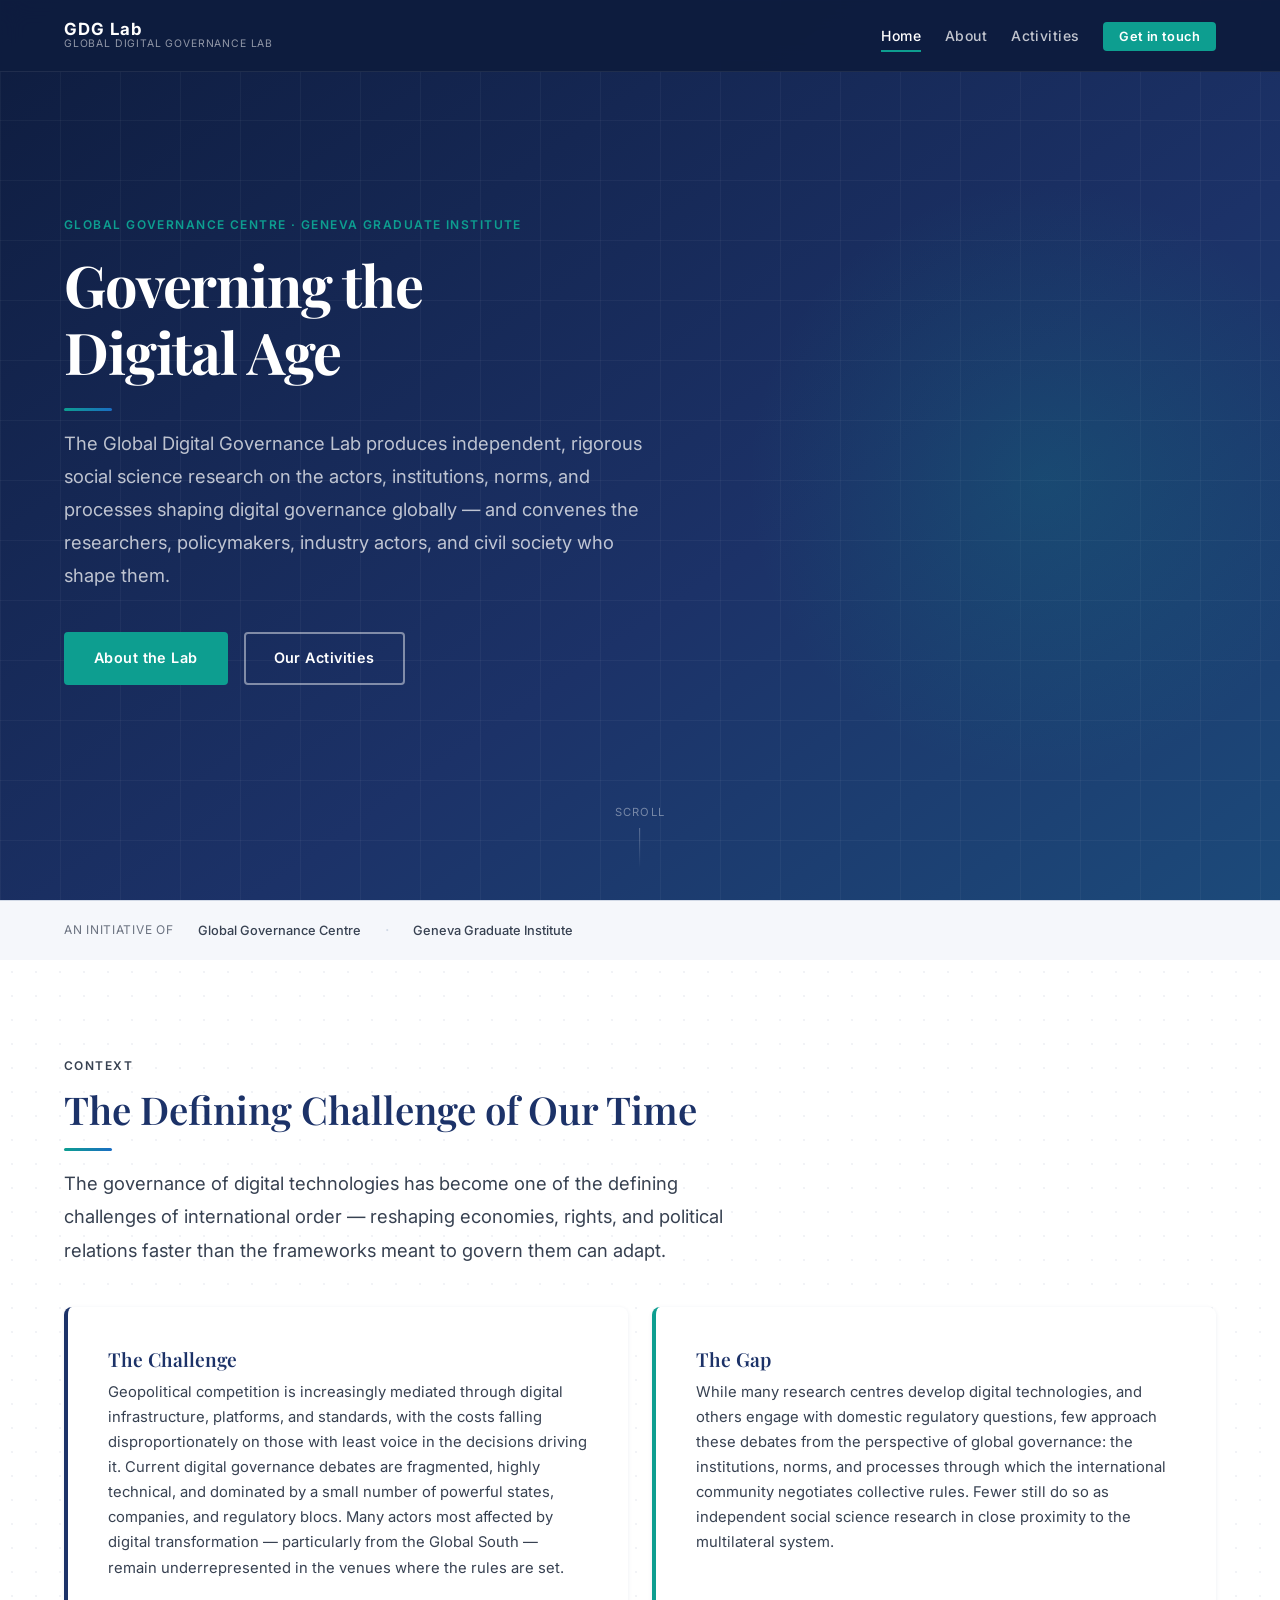
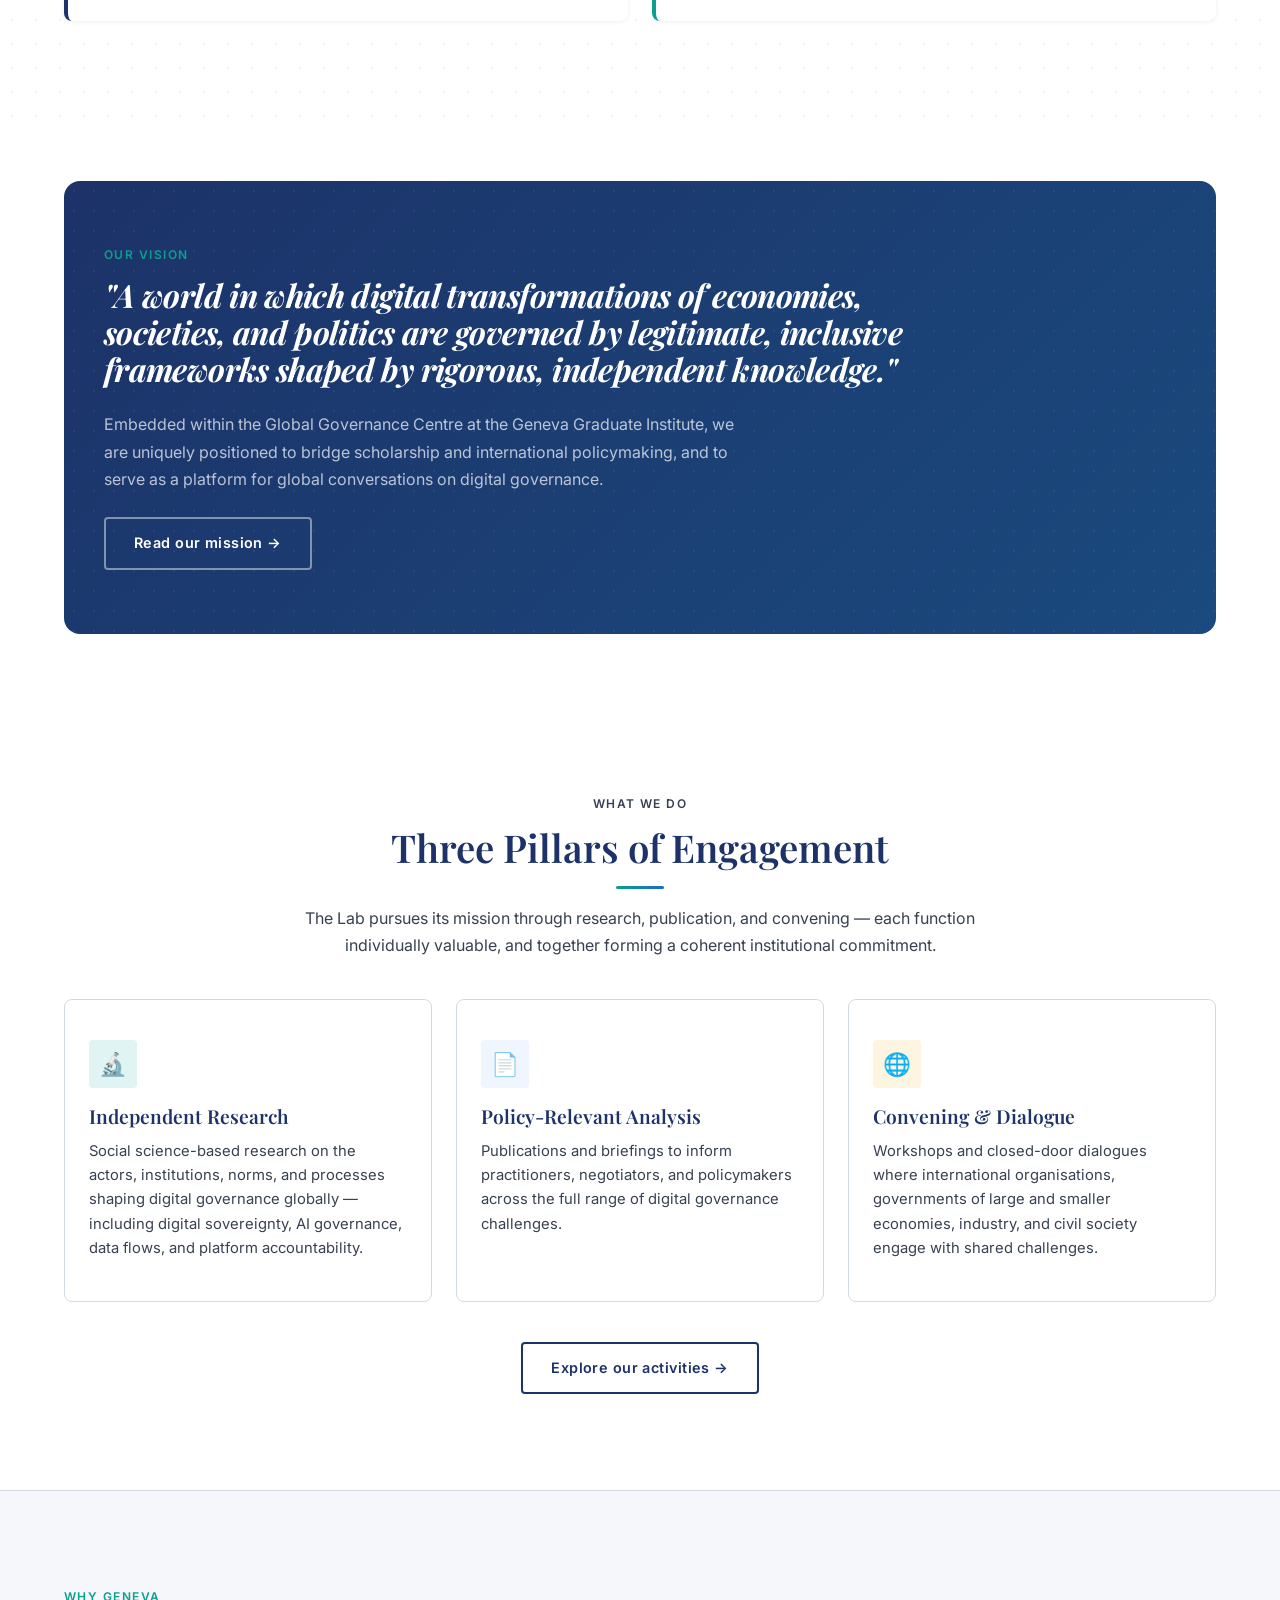
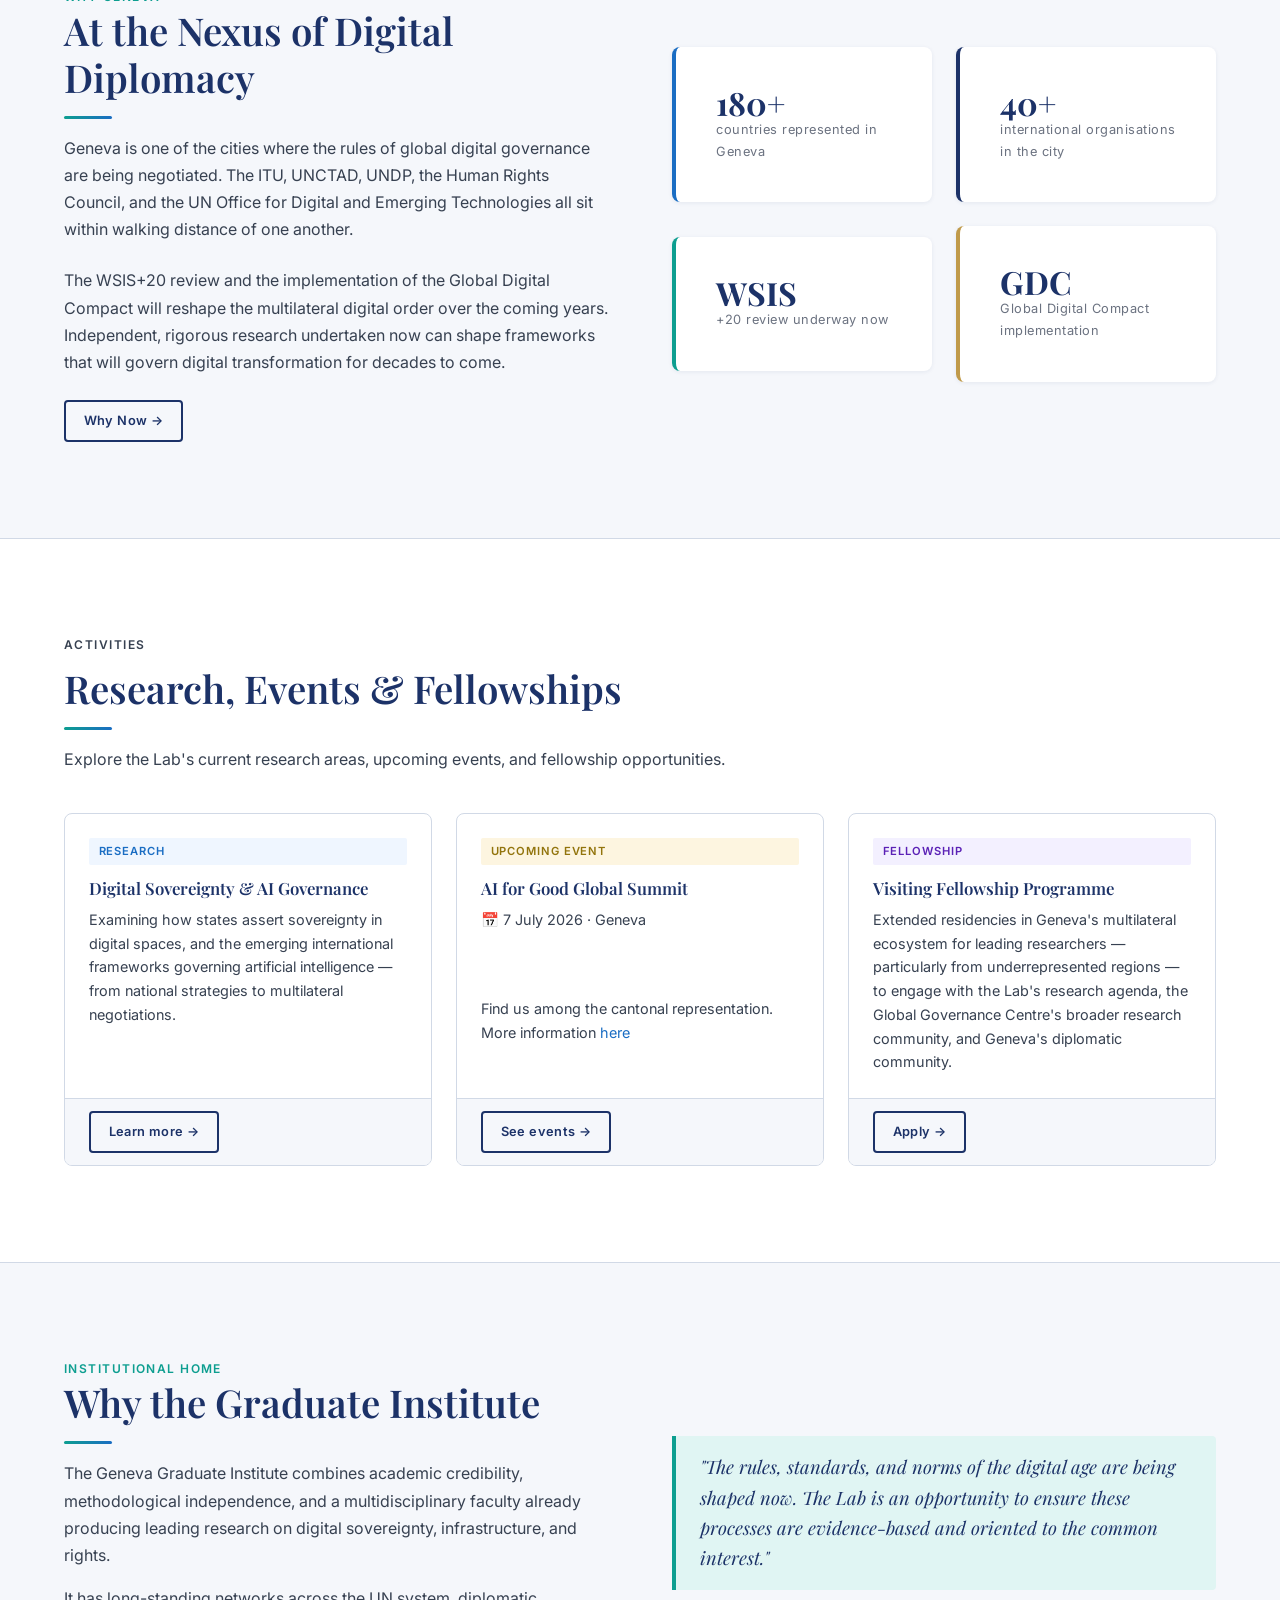
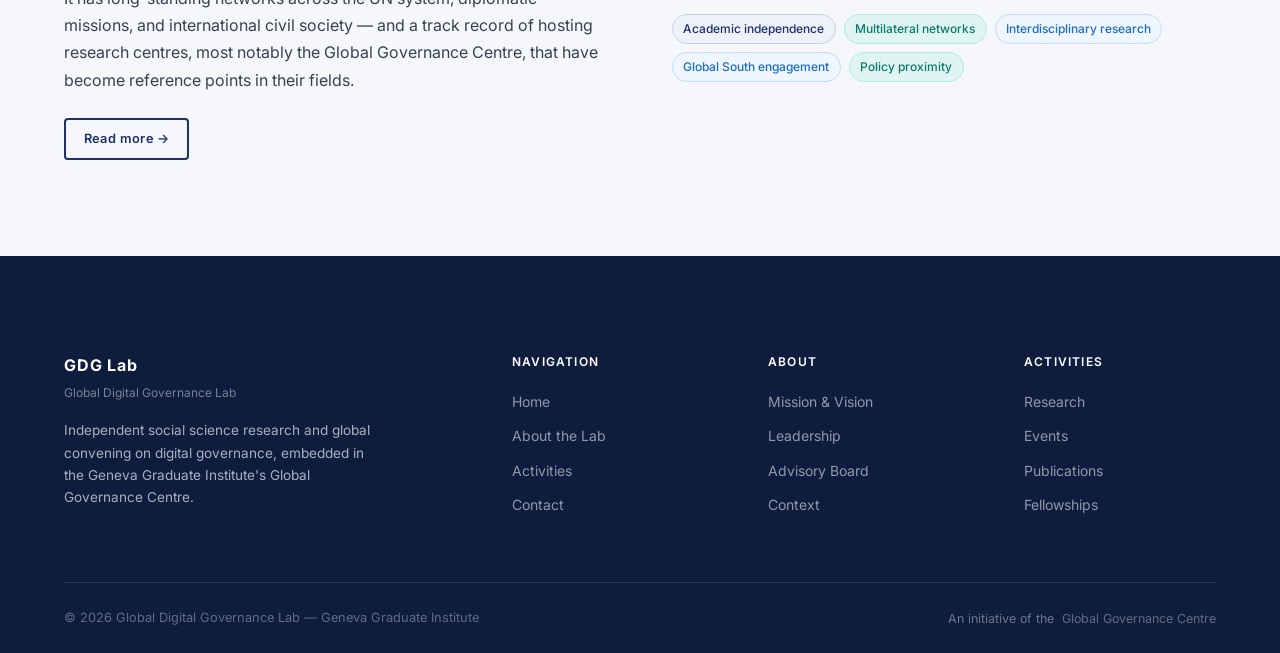
==== commit 65afc8a6: "Updated landing page" ====
--- a/index.html
+++ b/index.html
@@ -40,7 +40,7 @@
   <header class="hero">
     <div class="container">
       <div class="hero-content">
-        <p class="eyebrow">Geneva Graduate Institute · Global Governance Centre</p>
+        <p class="eyebrow">Global Governance Centre · Geneva Graduate Institute</p>
         <h1 class="display-title">Governing the<br>Digital Age</h1>
         <div class="divider"></div>
         <p class="lead">
@@ -62,11 +62,9 @@
     <div class="container affiliation-inner">
       <span class="affiliation-label">An initiative of</span>
       <div class="affiliation-list">
-        <span class="affiliation-item">Geneva Graduate Institute</span>
-        <span style="color: var(--border)">·</span>
         <span class="affiliation-item">Global Governance Centre</span>
         <span style="color: var(--border)">·</span>
-        <span class="affiliation-item">TechHub Geneva</span>
+        <span class="affiliation-item">Geneva Graduate Institute</span>
       </div>
     </div>
   </div>
@@ -90,19 +88,21 @@
           <h3 class="card-title">The Challenge</h3>
           <p>
             Geopolitical competition is increasingly mediated through digital infrastructure,
-            platforms, and standards, fragmenting what was once imagined as a unified global digital
-            space into competing regulatory spheres and technological blocs. The costs of that
-            fragmentation fall disproportionately on those with least voice in the decisions driving it.
-          </p>
-        </div>
-
-        <div class="challenge-card teal" data-reveal>
-          <h3 class="card-title">The Gap</h3>
-          <p>
+            platforms, and standards, with the costs falling disproportionately on those with least voice in the decisions driving it.
             Current digital governance debates are fragmented, highly technical, and dominated by a
             small number of powerful states, companies, and regulatory blocs. Many actors most
             affected by digital transformation — particularly from the Global South — remain
             underrepresented in the venues where the rules are set.
+          </p>
+        </div>
+
+        <div class="challenge-card teal" data-reveal>
+          <h3 class="card-title">The Gap</h3>
+          <p>
+            While many research centres develop digital technologies, and others engage with domestic regulatory questions, 
+            few approach these debates from the perspective of global governance: 
+            the institutions, norms, and processes through which the international community negotiates collective rules. 
+            Fewer still do so as independent social science research in close proximity to the multilateral system.
           </p>
         </div>
       </div>
@@ -150,8 +150,8 @@
           <h3 class="card-title">Independent Research</h3>
           <p>
             Social science-based research on the actors, institutions, norms, and processes shaping
-            digital governance globally — spanning digital sovereignty, AI governance, data flows,
-            platform accountability, and the political economy of standards.
+            digital governance globally — including digital sovereignty, AI governance, data flows,
+            and platform accountability.
           </p>
         </div>
 
@@ -160,8 +160,7 @@
           <h3 class="card-title">Policy-Relevant Analysis</h3>
           <p>
             Publications and briefings to inform practitioners, negotiators, and policymakers across
-            the full range of digital governance challenges — including an annual
-            <em>State of Global Digital Governance</em> report.
+            the full range of digital governance challenges.
           </p>
         </div>
 
@@ -169,9 +168,8 @@
           <div class="pillar-icon gold" aria-hidden="true">🌐</div>
           <h3 class="card-title">Convening &amp; Dialogue</h3>
           <p>
-            Workshops and closed-door dialogues where international organisations, governments,
-            industry, and civil society engage with shared challenges — with particular attention to
-            perspectives from the Global South.
+            Workshops and closed-door dialogues where international organisations, governments of large and smaller economies,
+            industry, and civil society engage with shared challenges.
           </p>
         </div>
       </div>
@@ -254,12 +252,12 @@
         <div class="activity-card" data-reveal>
           <div class="activity-card-body">
             <span class="activity-card-tag tag-event">Upcoming Event</span>
-            <h3 class="activity-card-title">Digital Governance Roundtable 2025</h3>
-            <p class="activity-card-meta">📅 Autumn 2025 · Geneva</p>
+            <h3 class="activity-card-title">AI for Good Global Summit</h3>
+            <p class="activity-card-meta">📅 7 July 2026 · Geneva</p>
             <p>
-              A closed-door dialogue bringing together policymakers, researchers, and civil society
-              to discuss emerging challenges in global digital governance, with a focus on Global South
-              perspectives.
+              Find us among the cantonal representation.
+              
+              More information <a href="https://aiforgood.itu.int/summit26/">here</a>
             </p>
           </div>
           <div class="activity-card-footer">
@@ -273,8 +271,8 @@
             <h3 class="activity-card-title">Visiting Fellowship Programme</h3>
             <p>
               Extended residencies in Geneva's multilateral ecosystem for leading researchers —
-              particularly from underrepresented regions — to engage with the Lab's research agenda
-              and Geneva's diplomatic community.
+              particularly from underrepresented regions — to engage with the Lab's research agenda,
+              the Global Governance Centre's broader research community, and Geneva's diplomatic community.
             </p>
           </div>
           <div class="activity-card-footer">
@@ -301,7 +299,7 @@
           <p style="color: var(--text-mid); margin-bottom: var(--space-md);">
             It has long-standing networks across the UN system, diplomatic missions, and international
             civil society — and a track record of hosting research centres, most notably the Global
-            Health Centre, that have become reference points in their fields.
+            Governance Centre, that have become reference points in their fields.
           </p>
           <a href="about.html#context" class="btn btn-outline-navy btn-sm">Read more →</a>
         </div>
@@ -318,7 +316,7 @@
             <span class="pill pill-navy">Academic independence</span>
             <span class="pill pill-teal">Multilateral networks</span>
             <span class="pill pill-blue">Interdisciplinary research</span>
-            <span class="pill pill-navy">Global South engagement</span>
+            <span class="pill pill-blue">Global South engagement</span>
             <span class="pill pill-teal">Policy proximity</span>
           </div>
         </div>
@@ -371,7 +369,7 @@
       </div>
 
       <div class="footer-bottom">
-        <span>© 2025 Global Digital Governance Lab — Geneva Graduate Institute</span>
+        <span>© 2026 Global Digital Governance Lab — Geneva Graduate Institute</span>
         <span class="footer-gg-badge">
           An initiative of the
           <a href="https://www.graduateinstitute.ch" target="_blank" rel="noopener noreferrer">
--- a/css/style.css
+++ b/css/style.css
@@ -826,8 +826,6 @@
   line-height: 1;
 }
 
-.event-info {}
-
 .event-title {
   font-weight: 600;
   font-size: 0.95rem;
@@ -999,8 +997,6 @@
   padding-bottom: var(--space-xl);
   border-bottom: 1px solid rgba(255,255,255,0.1);
 }
-
-.footer-brand {}
 
 .footer-brand-name {
   font-family: var(--font-sans);
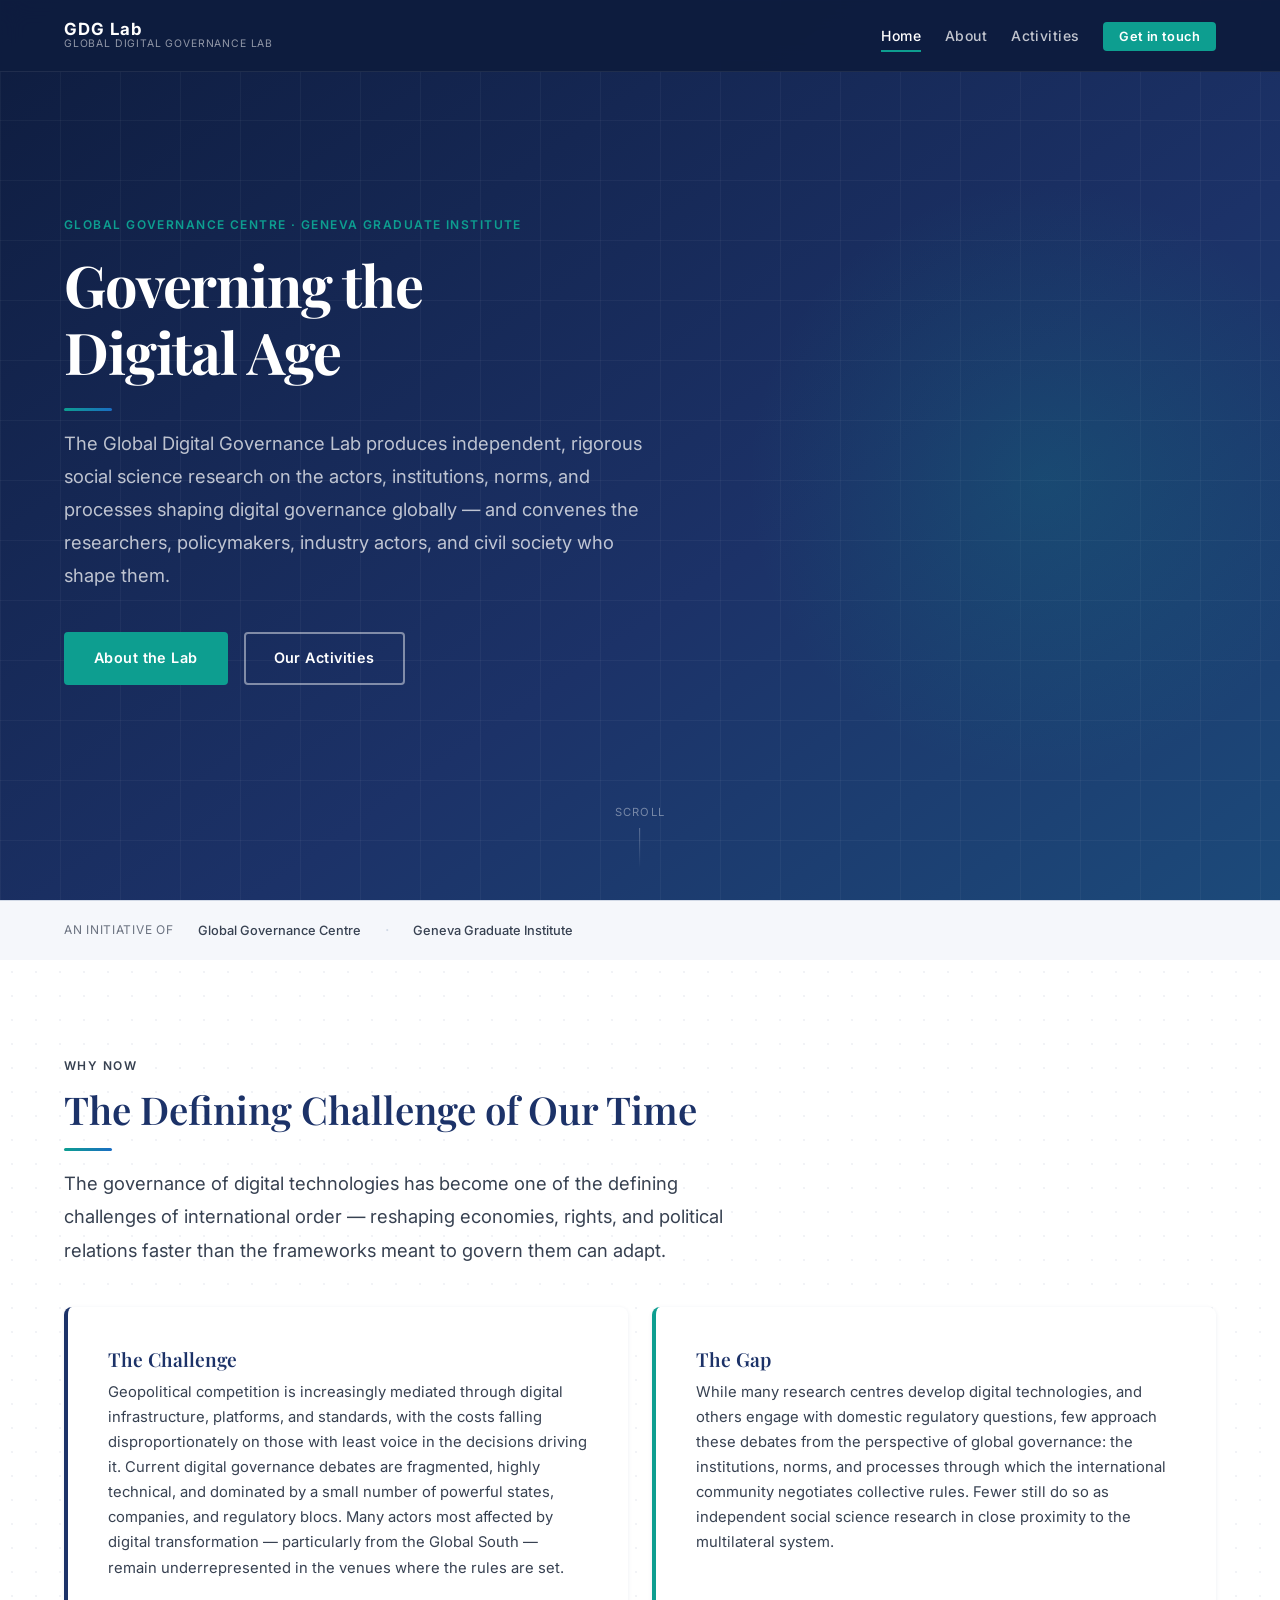
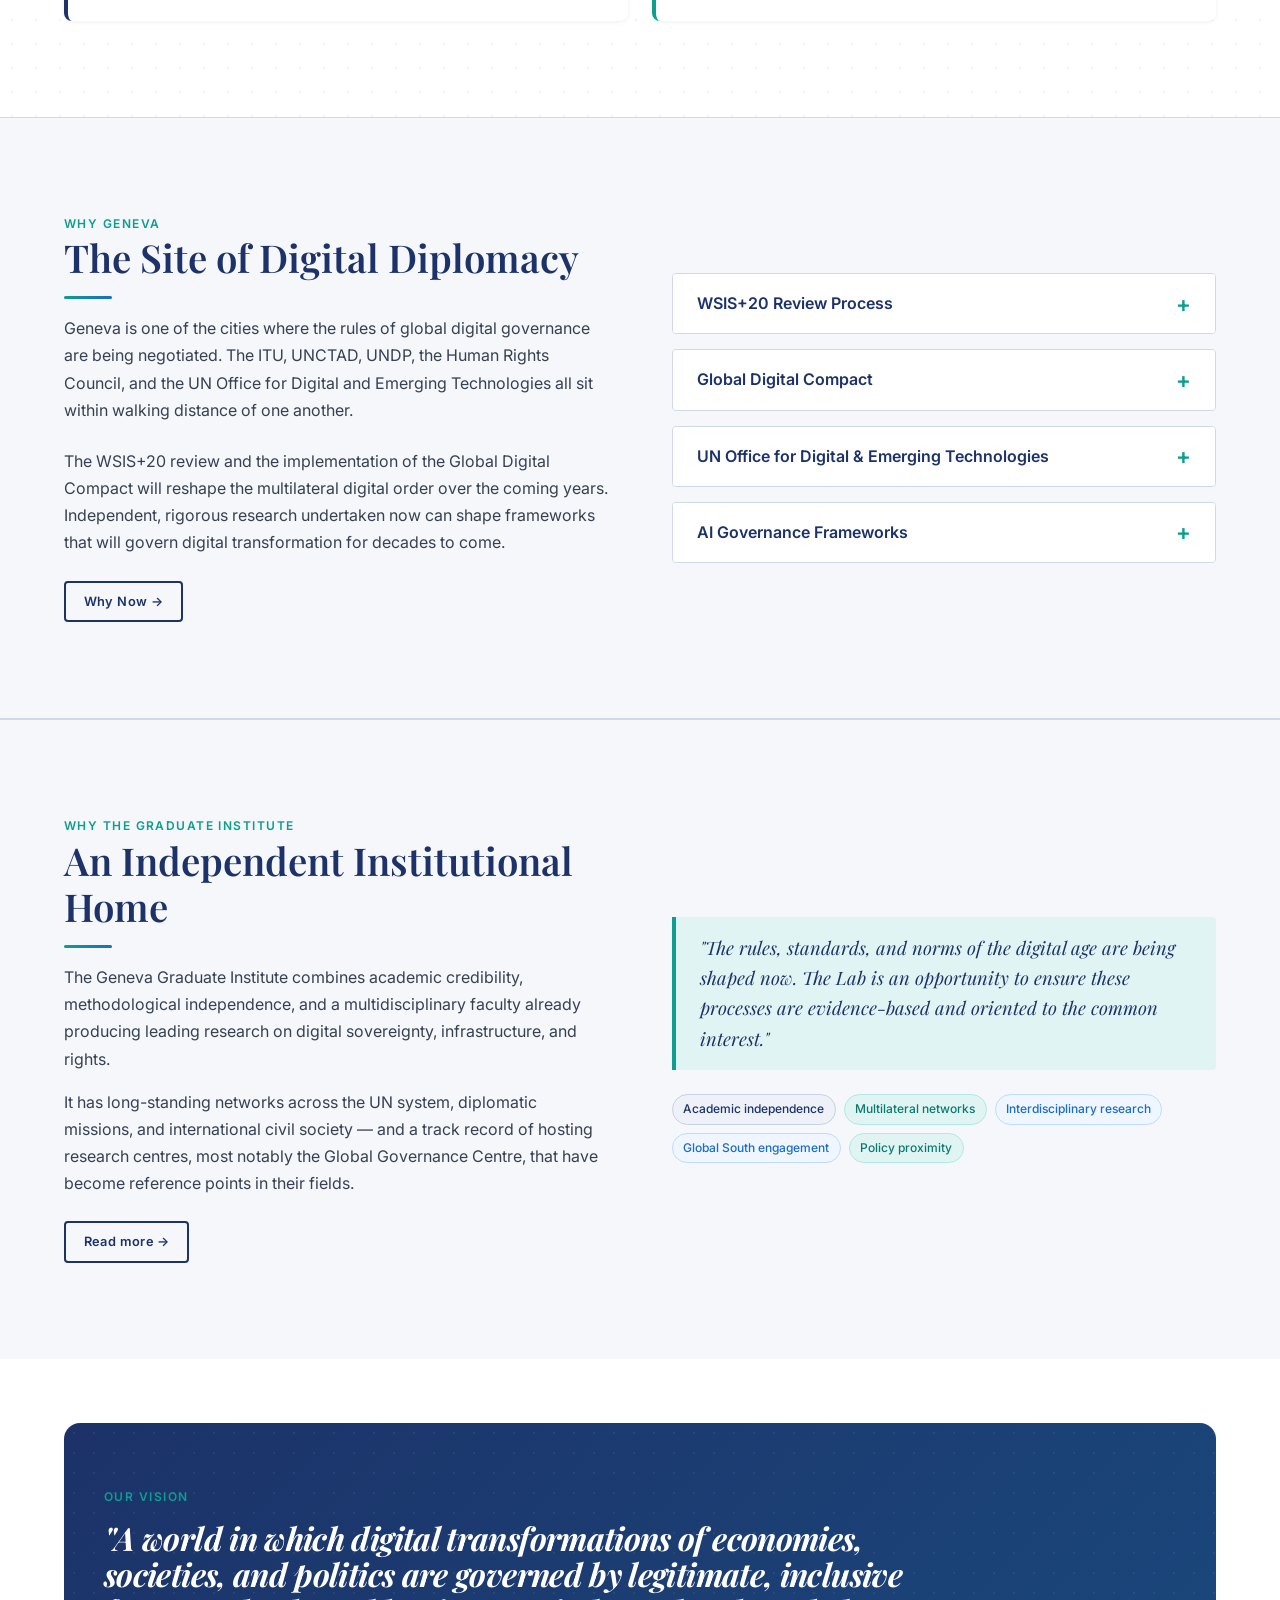
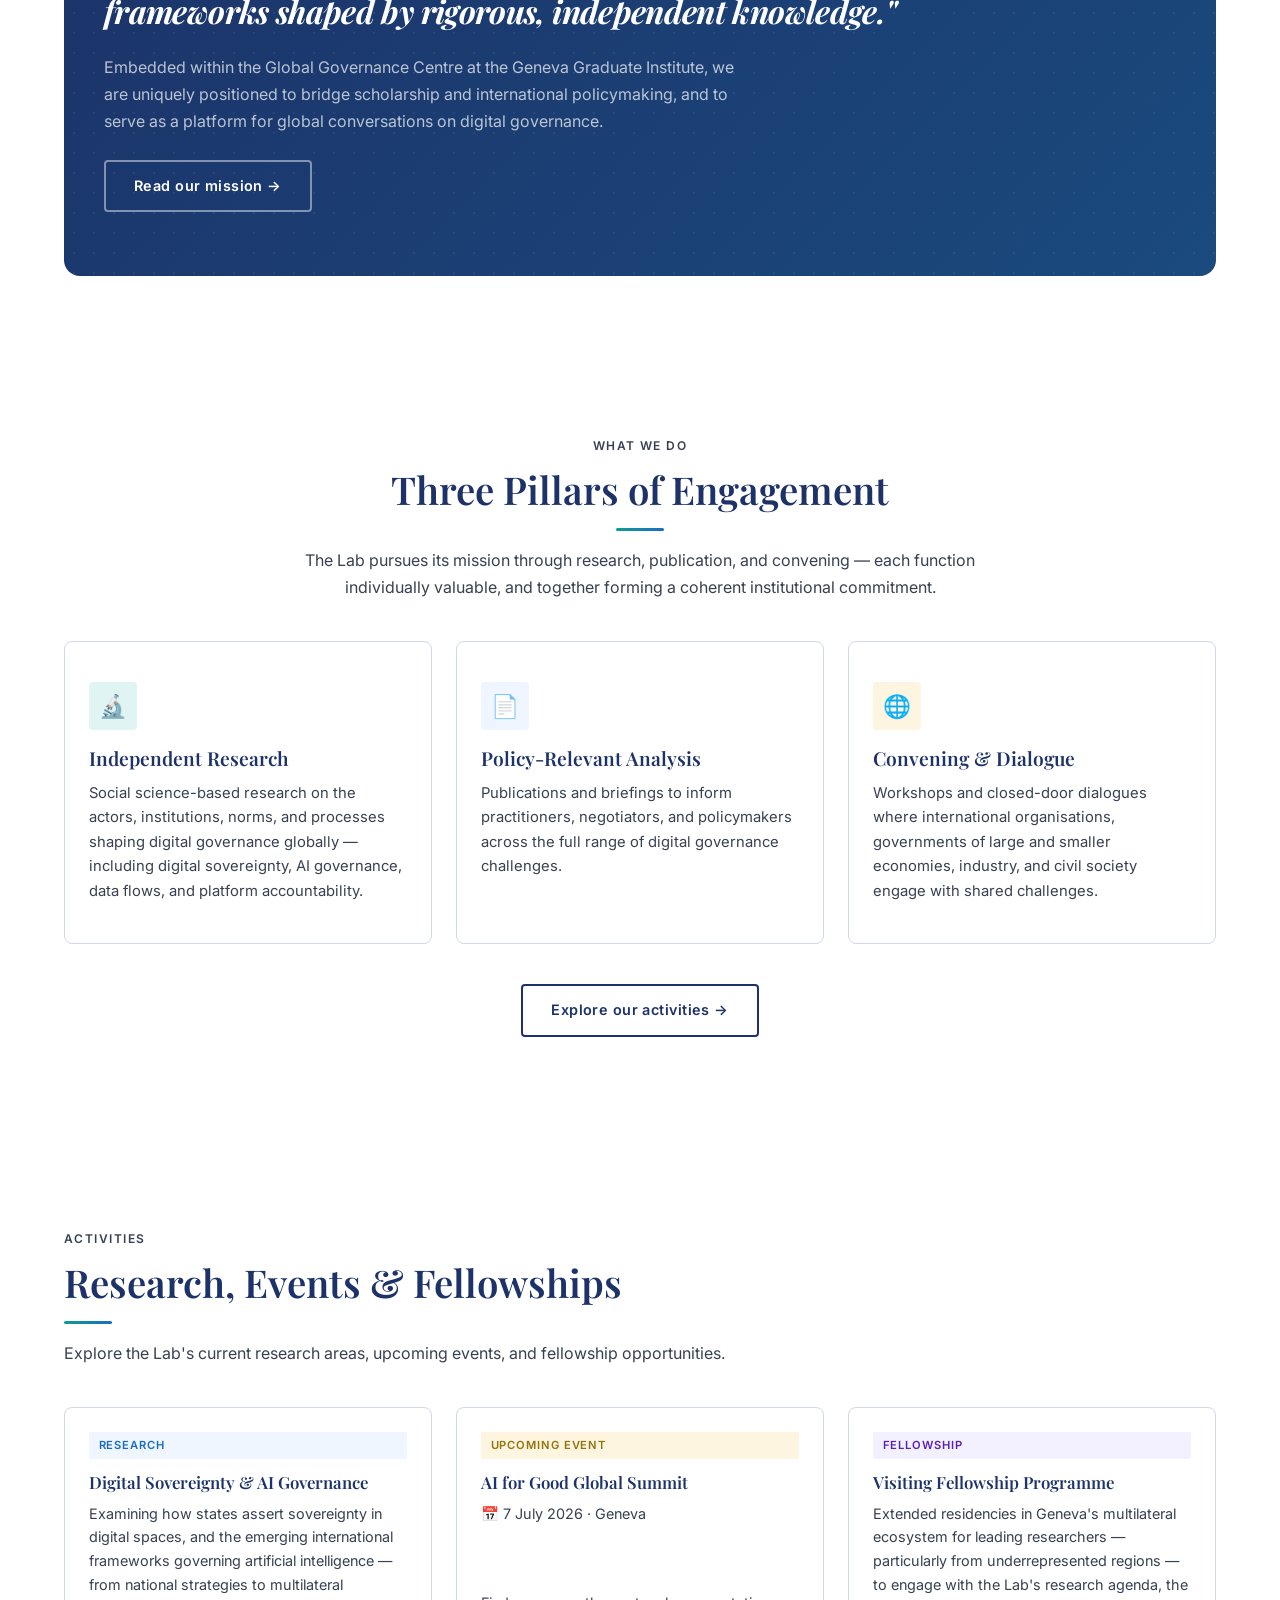
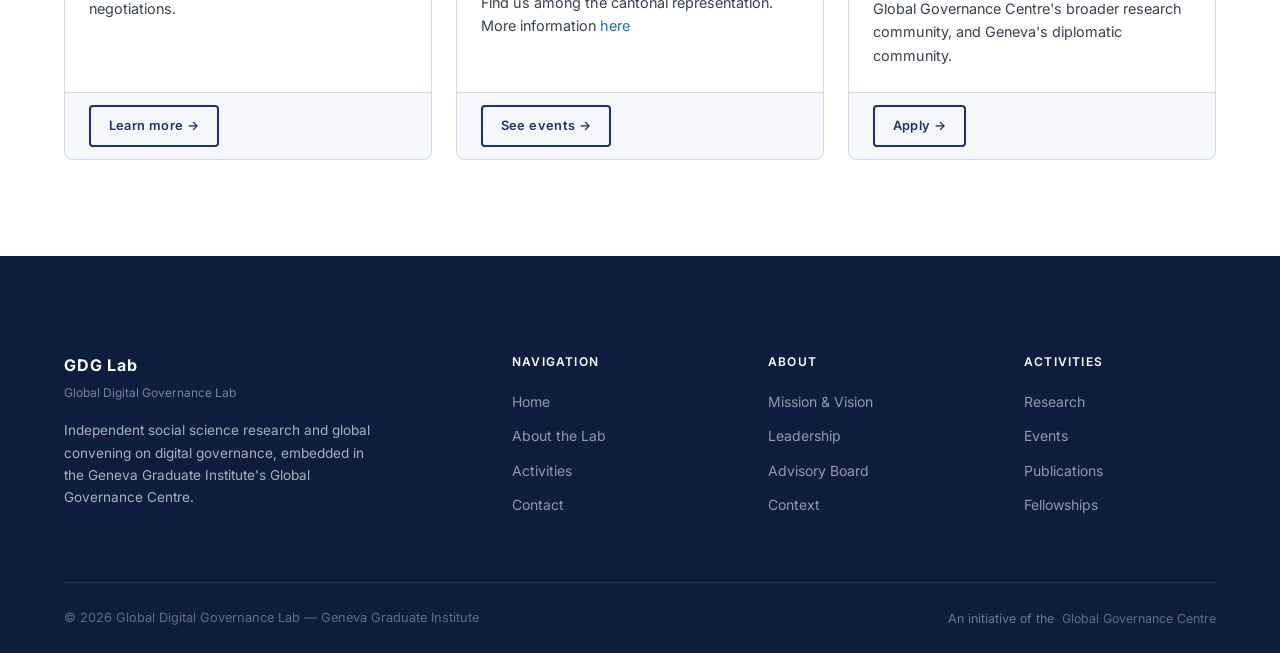
==== commit bc3ddc33: "Restructured landing page to go through justification first -- too much?" ====
--- a/index.html
+++ b/index.html
@@ -73,7 +73,7 @@
   <section class="section bg-dots-light" aria-labelledby="challenge-heading">
     <div class="container">
       <div class="section-header">
-        <p class="eyebrow">Context</p>
+        <p class="eyebrow">Why now</p>
         <h2 class="section-title" id="challenge-heading">The Defining Challenge of Our Time</h2>
         <div class="divider"></div>
         <p class="lead">
@@ -104,6 +104,108 @@
             the institutions, norms, and processes through which the international community negotiates collective rules. 
             Fewer still do so as independent social science research in close proximity to the multilateral system.
           </p>
+        </div>
+      </div>
+    </div>
+  </section>
+
+  <!-- ═══ Why Geneva ════════════════════════════════════════════ -->
+  <section class="section geneva-strip" aria-labelledby="geneva-heading">
+    <div class="container">
+      <div class="grid-2" style="align-items: center; gap: var(--space-xl);">
+        <div>
+          <p class="eyebrow">Why Geneva</p>
+          <h2 class="section-title" id="geneva-heading">The Site of Digital Diplomacy</h2>
+          <div class="divider"></div>
+          <p style="color: var(--text-mid); margin-bottom: var(--space-md);">
+            Geneva is one of the cities where the rules of global digital governance are being
+            negotiated. The ITU, UNCTAD, UNDP, the Human Rights Council, and the UN Office for
+            Digital and Emerging Technologies all sit within walking distance of one another.
+          </p>
+          <p style="color: var(--text-mid); margin-bottom: var(--space-md);">
+            The WSIS+20 review and the implementation of the Global Digital Compact will reshape the
+            multilateral digital order over the coming years. Independent, rigorous research undertaken
+            now can shape frameworks that will govern digital transformation for decades to come.
+          </p>
+          <a href="about.html#why-now" class="btn btn-outline-navy btn-sm">Why Now →</a>
+        </div>
+
+        <div data-reveal>
+          <div style="display: flex; flex-direction: column; gap: var(--space-sm);">
+            <details class="faq-item">
+              <summary>WSIS+20 Review Process</summary>
+              <div class="details-body">
+                The World Summit on the Information Society (WSIS) +20 review is a once-in-a-decade
+                opportunity to reshape the multilateral frameworks governing digital technologies.
+                Geneva hosts many of the key negotiations.
+              </div>
+            </details>
+            <details class="faq-item">
+              <summary>Global Digital Compact</summary>
+              <div class="details-body">
+                The GDC, adopted at the UN Summit of the Future in September 2024, establishes new
+                frameworks for data governance, AI, and digital cooperation. Its implementation
+                involves ongoing negotiations centred in Geneva.
+              </div>
+            </details>
+            <details class="faq-item">
+              <summary>UN Office for Digital &amp; Emerging Technologies</summary>
+              <div class="details-body">
+                The newly established UN Office for Digital and Emerging Technologies has a Geneva
+                liaison, placing it at the heart of the multilateral digital governance ecosystem
+                where the Lab operates.
+              </div>
+            </details>
+            <details class="faq-item">
+              <summary>AI Governance Frameworks</summary>
+              <div class="details-body">
+                Multiple simultaneous negotiations — at the ITU, within UNCTAD, and through ad hoc
+                processes — are producing AI governance frameworks. The Lab is positioned to offer
+                independent analysis and convene key actors in these debates.
+              </div>
+            </details>
+          </div>
+        </div>
+      </div>
+    </div>
+  </section>
+
+  <!-- ═══ Why Graduate Institute ═══════════════════════════════ -->
+  <section class="section" style="background: var(--off-white); border-top: 1px solid var(--border);" aria-labelledby="gi-heading">
+    <div class="container">
+      <div class="grid-2" style="align-items: center; gap: var(--space-xl);">
+        <div data-reveal>
+          <p class="eyebrow">Why the Graduate Institute</p>
+          <h2 class="section-title" id="gi-heading">An Independent Institutional Home</h2>
+          <div class="divider"></div>
+          <p style="color: var(--text-mid); margin-bottom: var(--space-sm);">
+            The Geneva Graduate Institute combines academic credibility, methodological independence,
+            and a multidisciplinary faculty already producing leading research on digital sovereignty,
+            infrastructure, and rights.
+          </p>
+          <p style="color: var(--text-mid); margin-bottom: var(--space-md);">
+            It has long-standing networks across the UN system, diplomatic missions, and international
+            civil society — and a track record of hosting research centres, most notably the Global
+            Governance Centre, that have become reference points in their fields.
+          </p>
+          <a href="about.html#context" class="btn btn-outline-navy btn-sm">Read more →</a>
+        </div>
+
+        <div style="display: flex; flex-direction: column; gap: var(--space-sm);" data-reveal>
+          <div class="pull-quote">
+            <p>
+              "The rules, standards, and norms of the digital age are being shaped now.
+              The Lab is an opportunity to ensure these processes are evidence-based and
+              oriented to the common interest."
+            </p>
+          </div>
+          <div style="display: flex; flex-wrap: wrap; gap: 0.5rem; margin-top: var(--space-xs);">
+            <span class="pill pill-navy">Academic independence</span>
+            <span class="pill pill-teal">Multilateral networks</span>
+            <span class="pill pill-blue">Interdisciplinary research</span>
+            <span class="pill pill-blue">Global South engagement</span>
+            <span class="pill pill-teal">Policy proximity</span>
+          </div>
         </div>
       </div>
     </div>
@@ -180,49 +282,6 @@
     </div>
   </section>
 
-  <!-- ═══ Why Geneva ════════════════════════════════════════════ -->
-  <section class="section geneva-strip" aria-labelledby="geneva-heading">
-    <div class="container">
-      <div class="grid-2" style="align-items: center; gap: var(--space-xl);">
-        <div>
-          <p class="eyebrow">Why Geneva</p>
-          <h2 class="section-title" id="geneva-heading">At the Nexus of Digital Diplomacy</h2>
-          <div class="divider"></div>
-          <p style="color: var(--text-mid); margin-bottom: var(--space-md);">
-            Geneva is one of the cities where the rules of global digital governance are being
-            negotiated. The ITU, UNCTAD, UNDP, the Human Rights Council, and the UN Office for
-            Digital and Emerging Technologies all sit within walking distance of one another.
-          </p>
-          <p style="color: var(--text-mid); margin-bottom: var(--space-md);">
-            The WSIS+20 review and the implementation of the Global Digital Compact will reshape the
-            multilateral digital order over the coming years. Independent, rigorous research undertaken
-            now can shape frameworks that will govern digital transformation for decades to come.
-          </p>
-          <a href="about.html#why-now" class="btn btn-outline-navy btn-sm">Why Now →</a>
-        </div>
-
-        <div class="geneva-stat-group" style="display: grid; grid-template-columns: 1fr 1fr; gap: var(--space-md);">
-          <div class="challenge-card blue" data-reveal>
-            <div class="geneva-stat-number">180+</div>
-            <div class="geneva-stat-label">countries represented in Geneva</div>
-          </div>
-          <div class="challenge-card" data-reveal>
-            <div class="geneva-stat-number">40+</div>
-            <div class="geneva-stat-label">international organisations in the city</div>
-          </div>
-          <div class="challenge-card teal" data-reveal>
-            <div class="geneva-stat-number">WSIS</div>
-            <div class="geneva-stat-label">+20 review underway now</div>
-          </div>
-          <div class="challenge-card gold" data-reveal>
-            <div class="geneva-stat-number">GDC</div>
-            <div class="geneva-stat-label">Global Digital Compact implementation</div>
-          </div>
-        </div>
-      </div>
-    </div>
-  </section>
-
   <!-- ═══ Activities teaser ════════════════════════════════════ -->
   <section class="section" aria-labelledby="activities-heading">
     <div class="container">
@@ -283,47 +342,6 @@
     </div>
   </section>
 
-  <!-- ═══ Why Graduate Institute ═══════════════════════════════ -->
-  <section class="section" style="background: var(--off-white); border-top: 1px solid var(--border);" aria-labelledby="gi-heading">
-    <div class="container">
-      <div class="grid-2" style="align-items: center; gap: var(--space-xl);">
-        <div data-reveal>
-          <p class="eyebrow">Institutional Home</p>
-          <h2 class="section-title" id="gi-heading">Why the Graduate Institute</h2>
-          <div class="divider"></div>
-          <p style="color: var(--text-mid); margin-bottom: var(--space-sm);">
-            The Geneva Graduate Institute combines academic credibility, methodological independence,
-            and a multidisciplinary faculty already producing leading research on digital sovereignty,
-            infrastructure, and rights.
-          </p>
-          <p style="color: var(--text-mid); margin-bottom: var(--space-md);">
-            It has long-standing networks across the UN system, diplomatic missions, and international
-            civil society — and a track record of hosting research centres, most notably the Global
-            Governance Centre, that have become reference points in their fields.
-          </p>
-          <a href="about.html#context" class="btn btn-outline-navy btn-sm">Read more →</a>
-        </div>
-
-        <div style="display: flex; flex-direction: column; gap: var(--space-sm);" data-reveal>
-          <div class="pull-quote">
-            <p>
-              "The rules, standards, and norms of the digital age are being shaped now.
-              The Lab is an opportunity to ensure these processes are evidence-based and
-              oriented to the common interest."
-            </p>
-          </div>
-          <div style="display: flex; flex-wrap: wrap; gap: 0.5rem; margin-top: var(--space-xs);">
-            <span class="pill pill-navy">Academic independence</span>
-            <span class="pill pill-teal">Multilateral networks</span>
-            <span class="pill pill-blue">Interdisciplinary research</span>
-            <span class="pill pill-blue">Global South engagement</span>
-            <span class="pill pill-teal">Policy proximity</span>
-          </div>
-        </div>
-      </div>
-    </div>
-  </section>
-
   <!-- ═══ Footer ═══════════════════════════════════════════════ -->
   <footer class="site-footer" aria-label="Site footer">
     <div class="container">
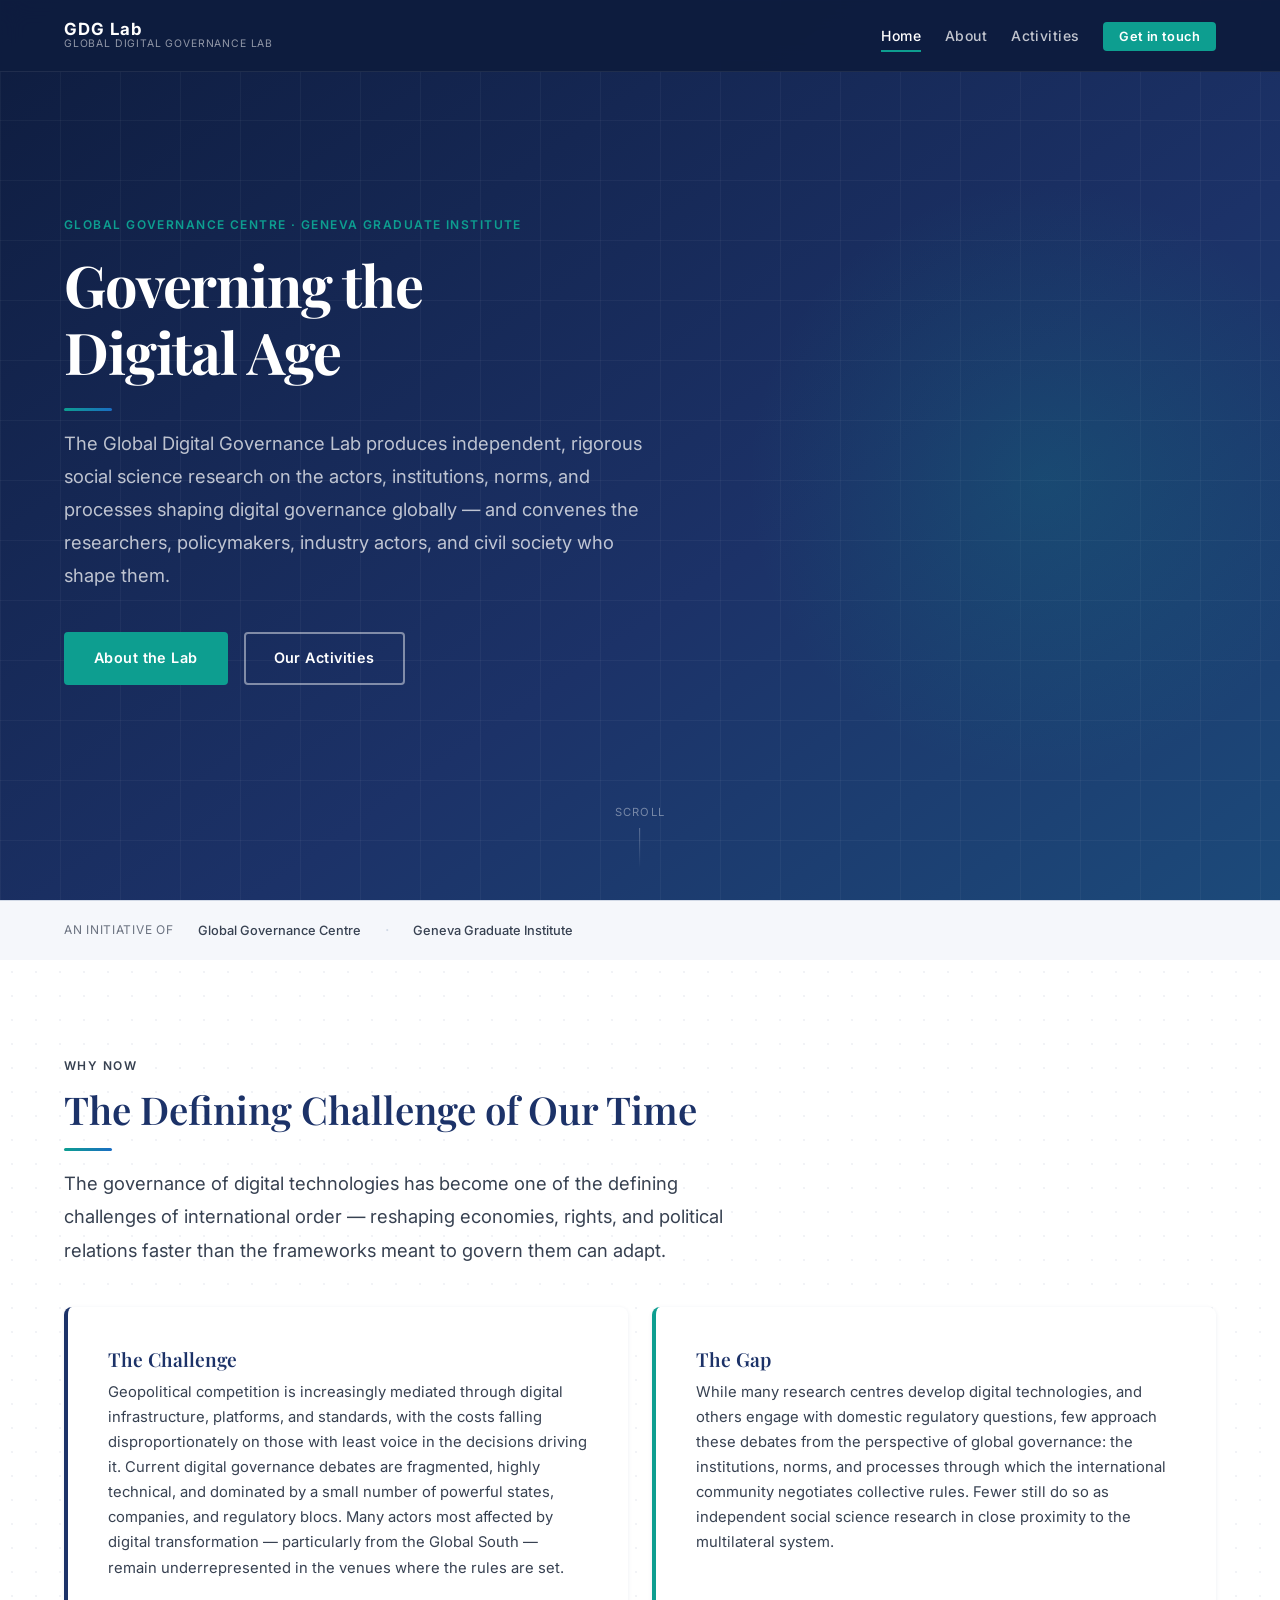
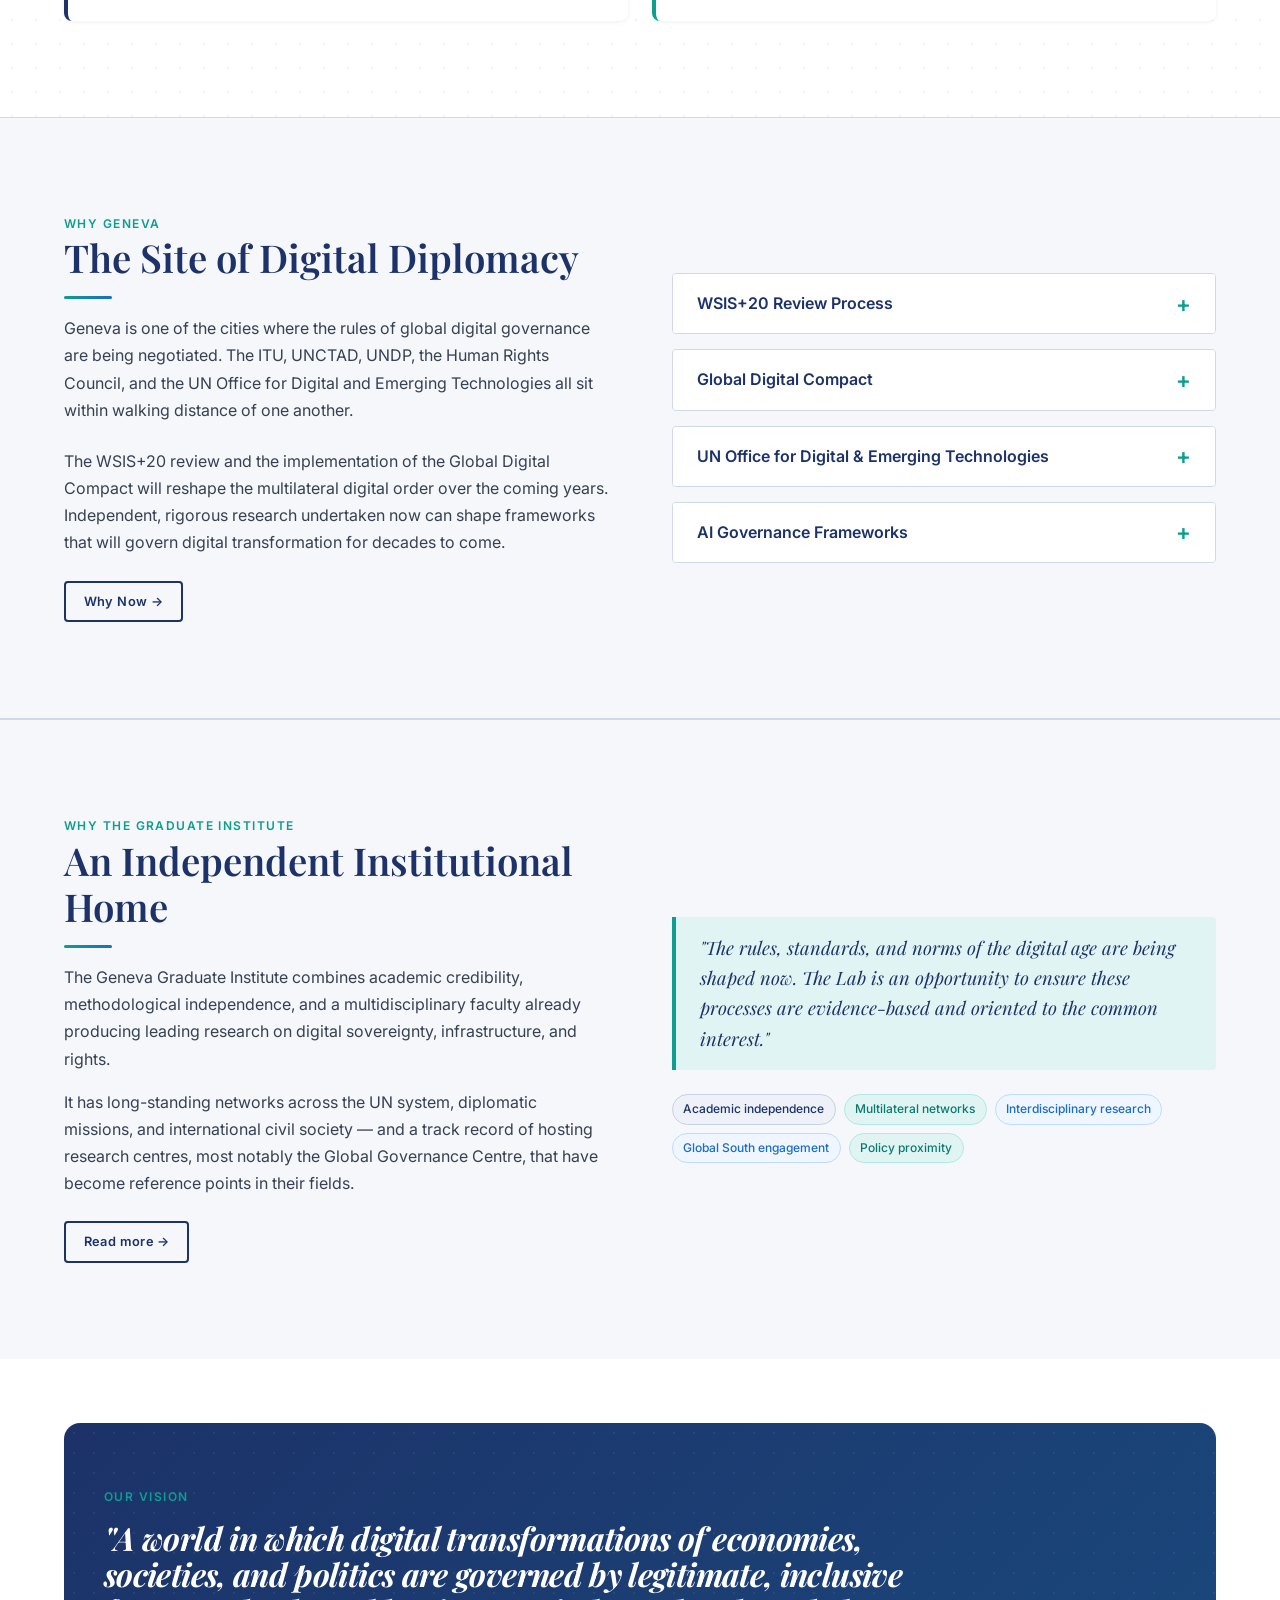
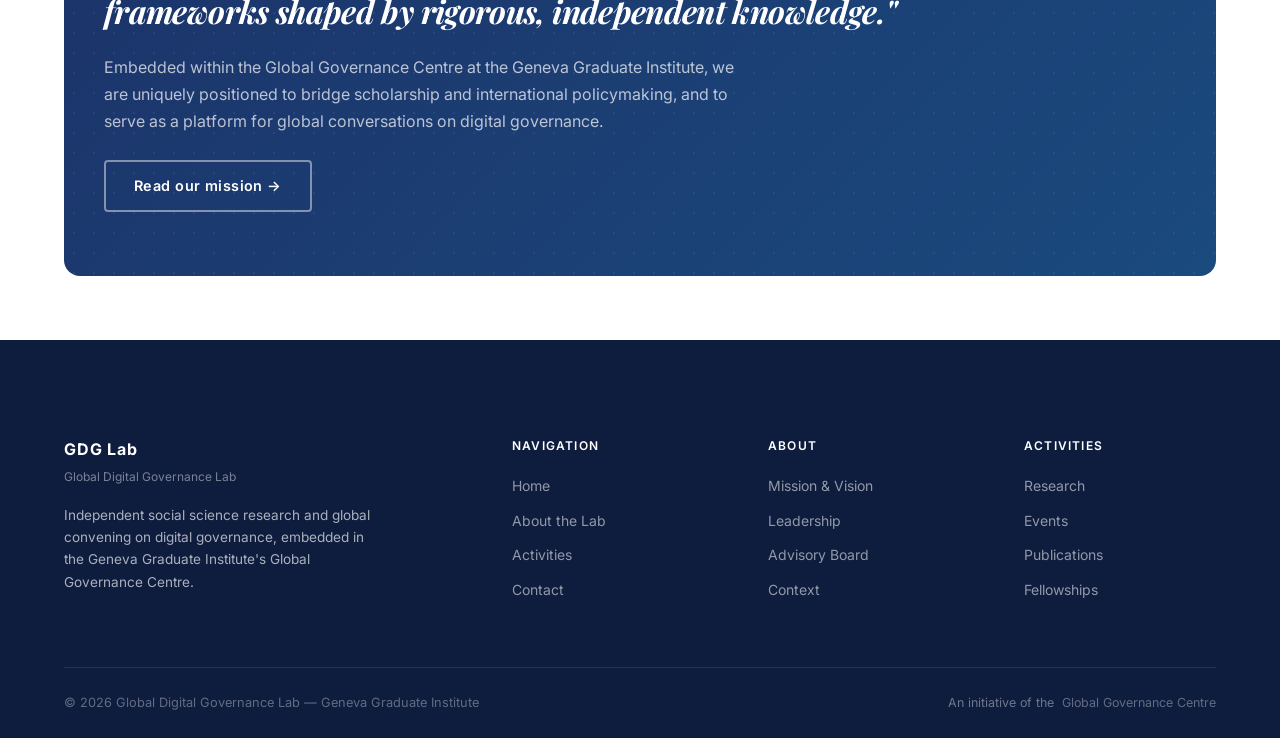
==== commit 74fb9cb4: "Moved three pillars to activities" ====
--- a/index.html
+++ b/index.html
@@ -233,115 +233,6 @@
     </div>
   </section>
 
-  <!-- ═══ Three pillars ════════════════════════════════════════ -->
-  <section class="section" aria-labelledby="pillars-heading">
-    <div class="container">
-      <div class="section-header centered">
-        <p class="eyebrow">What We Do</p>
-        <h2 class="section-title" id="pillars-heading">Three Pillars of Engagement</h2>
-        <div class="divider divider-center"></div>
-        <p>
-          The Lab pursues its mission through research, publication, and convening — each function
-          individually valuable, and together forming a coherent institutional commitment.
-        </p>
-      </div>
-
-      <div class="grid-3">
-        <div class="pillar-card" data-reveal>
-          <div class="pillar-icon teal" aria-hidden="true">🔬</div>
-          <h3 class="card-title">Independent Research</h3>
-          <p>
-            Social science-based research on the actors, institutions, norms, and processes shaping
-            digital governance globally — including digital sovereignty, AI governance, data flows,
-            and platform accountability.
-          </p>
-        </div>
-
-        <div class="pillar-card" data-reveal>
-          <div class="pillar-icon blue" aria-hidden="true">📄</div>
-          <h3 class="card-title">Policy-Relevant Analysis</h3>
-          <p>
-            Publications and briefings to inform practitioners, negotiators, and policymakers across
-            the full range of digital governance challenges.
-          </p>
-        </div>
-
-        <div class="pillar-card" data-reveal>
-          <div class="pillar-icon gold" aria-hidden="true">🌐</div>
-          <h3 class="card-title">Convening &amp; Dialogue</h3>
-          <p>
-            Workshops and closed-door dialogues where international organisations, governments of large and smaller economies,
-            industry, and civil society engage with shared challenges.
-          </p>
-        </div>
-      </div>
-
-      <div style="text-align: center; margin-top: var(--space-lg);">
-        <a href="activities.html" class="btn btn-outline-navy">Explore our activities →</a>
-      </div>
-    </div>
-  </section>
-
-  <!-- ═══ Activities teaser ════════════════════════════════════ -->
-  <section class="section" aria-labelledby="activities-heading">
-    <div class="container">
-      <div class="section-header">
-        <p class="eyebrow">Activities</p>
-        <h2 class="section-title" id="activities-heading">Research, Events &amp; Fellowships</h2>
-        <div class="divider"></div>
-        <p>Explore the Lab's current research areas, upcoming events, and fellowship opportunities.</p>
-      </div>
-
-      <div class="grid-3">
-        <div class="activity-card" data-reveal>
-          <div class="activity-card-body">
-            <span class="activity-card-tag tag-research">Research</span>
-            <h3 class="activity-card-title">Digital Sovereignty &amp; AI Governance</h3>
-            <p>
-              Examining how states assert sovereignty in digital spaces, and the emerging international
-              frameworks governing artificial intelligence — from national strategies to multilateral
-              negotiations.
-            </p>
-          </div>
-          <div class="activity-card-footer">
-            <a href="activities.html#research" class="btn btn-sm btn-outline-navy">Learn more →</a>
-          </div>
-        </div>
-
-        <div class="activity-card" data-reveal>
-          <div class="activity-card-body">
-            <span class="activity-card-tag tag-event">Upcoming Event</span>
-            <h3 class="activity-card-title">AI for Good Global Summit</h3>
-            <p class="activity-card-meta">📅 7 July 2026 · Geneva</p>
-            <p>
-              Find us among the cantonal representation.
-              
-              More information <a href="https://aiforgood.itu.int/summit26/">here</a>
-            </p>
-          </div>
-          <div class="activity-card-footer">
-            <a href="activities.html#events" class="btn btn-sm btn-outline-navy">See events →</a>
-          </div>
-        </div>
-
-        <div class="activity-card" data-reveal>
-          <div class="activity-card-body">
-            <span class="activity-card-tag tag-fellowship">Fellowship</span>
-            <h3 class="activity-card-title">Visiting Fellowship Programme</h3>
-            <p>
-              Extended residencies in Geneva's multilateral ecosystem for leading researchers —
-              particularly from underrepresented regions — to engage with the Lab's research agenda,
-              the Global Governance Centre's broader research community, and Geneva's diplomatic community.
-            </p>
-          </div>
-          <div class="activity-card-footer">
-            <a href="activities.html#fellowships" class="btn btn-sm btn-outline-navy">Apply →</a>
-          </div>
-        </div>
-      </div>
-    </div>
-  </section>
-
   <!-- ═══ Footer ═══════════════════════════════════════════════ -->
   <footer class="site-footer" aria-label="Site footer">
     <div class="container">
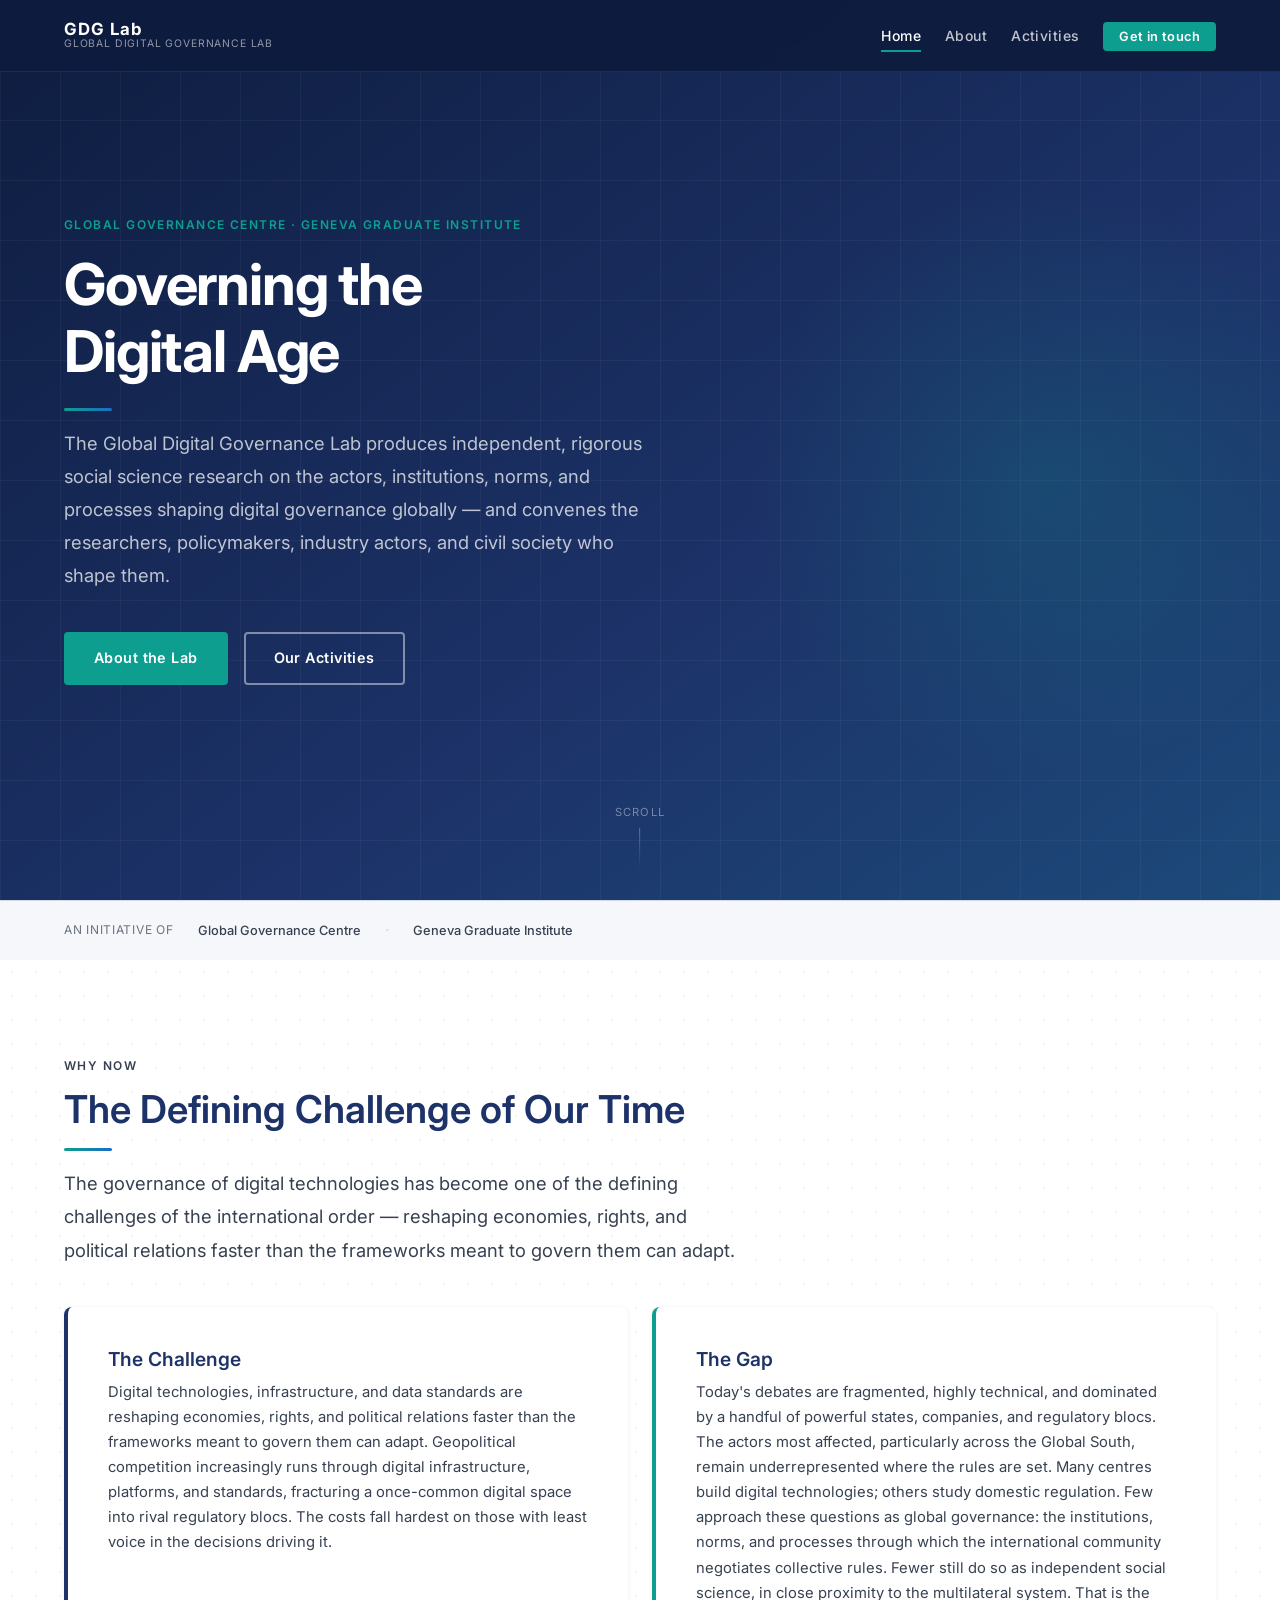
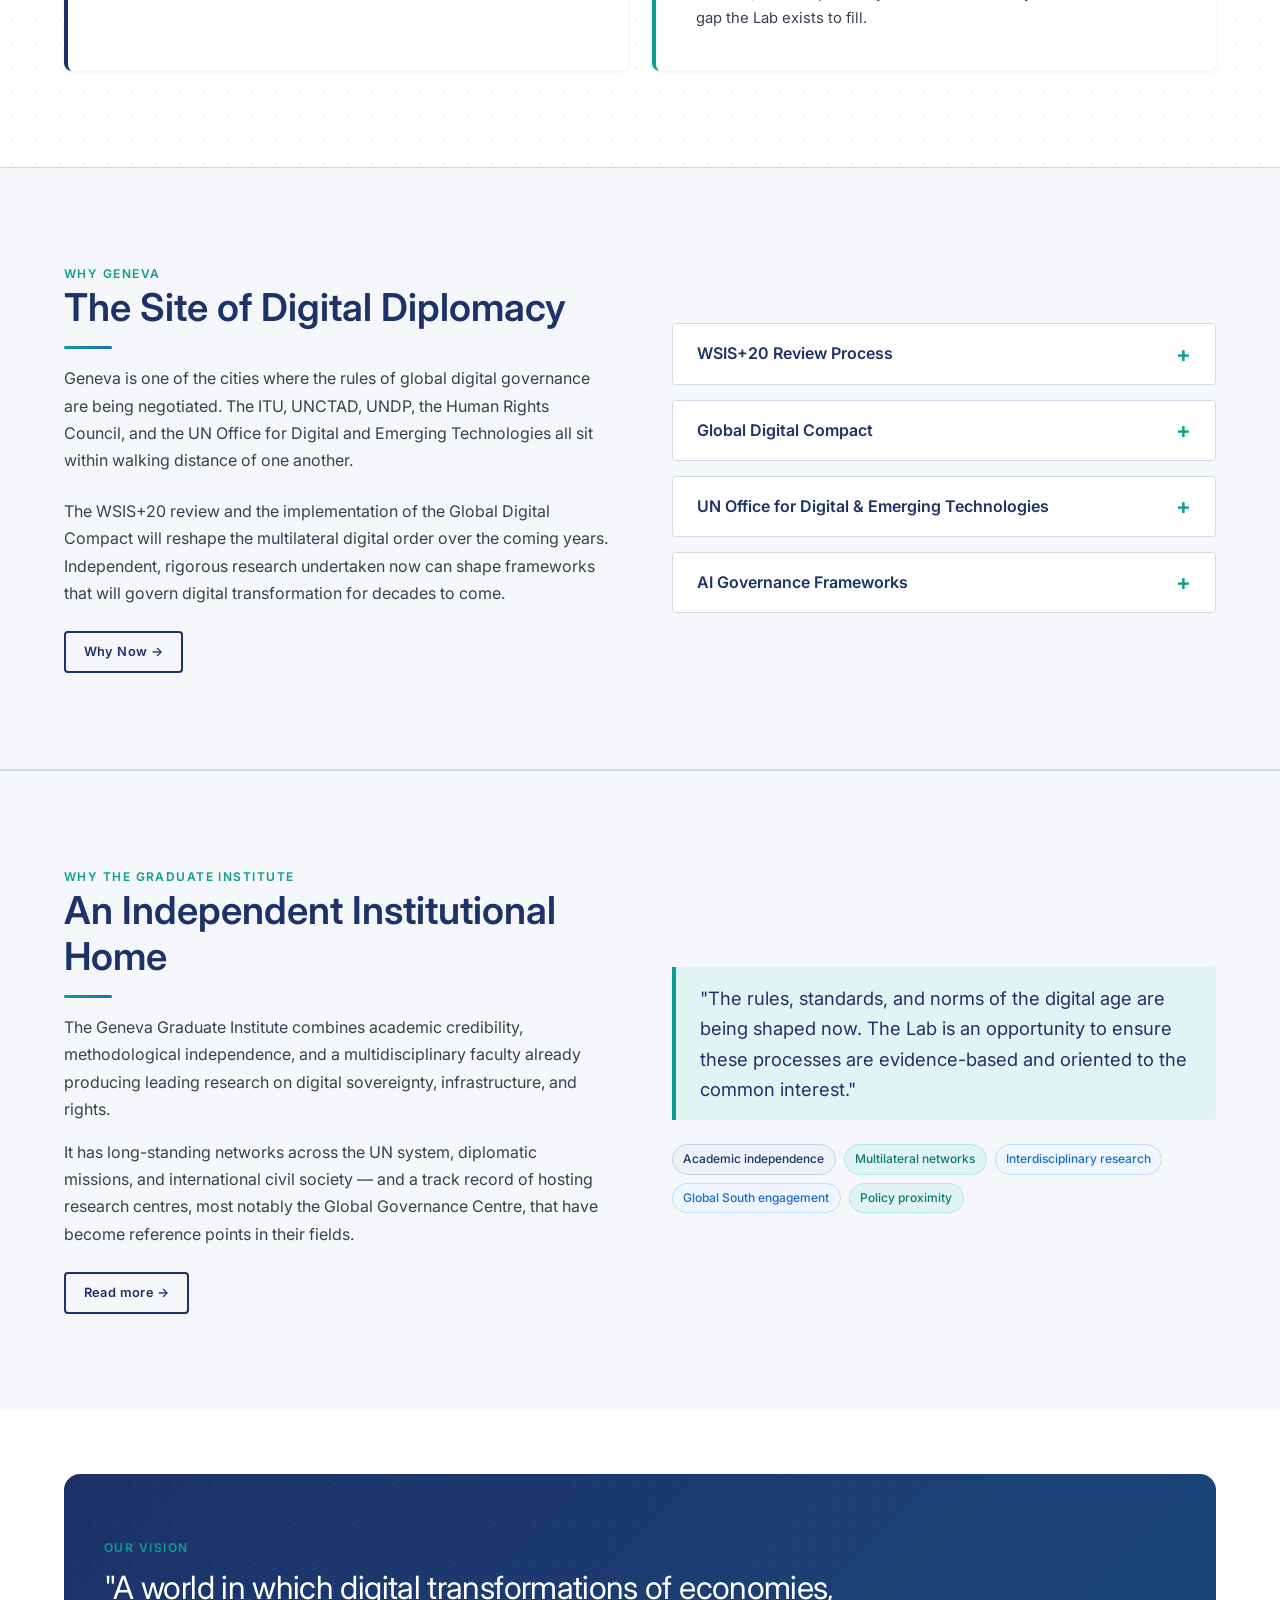
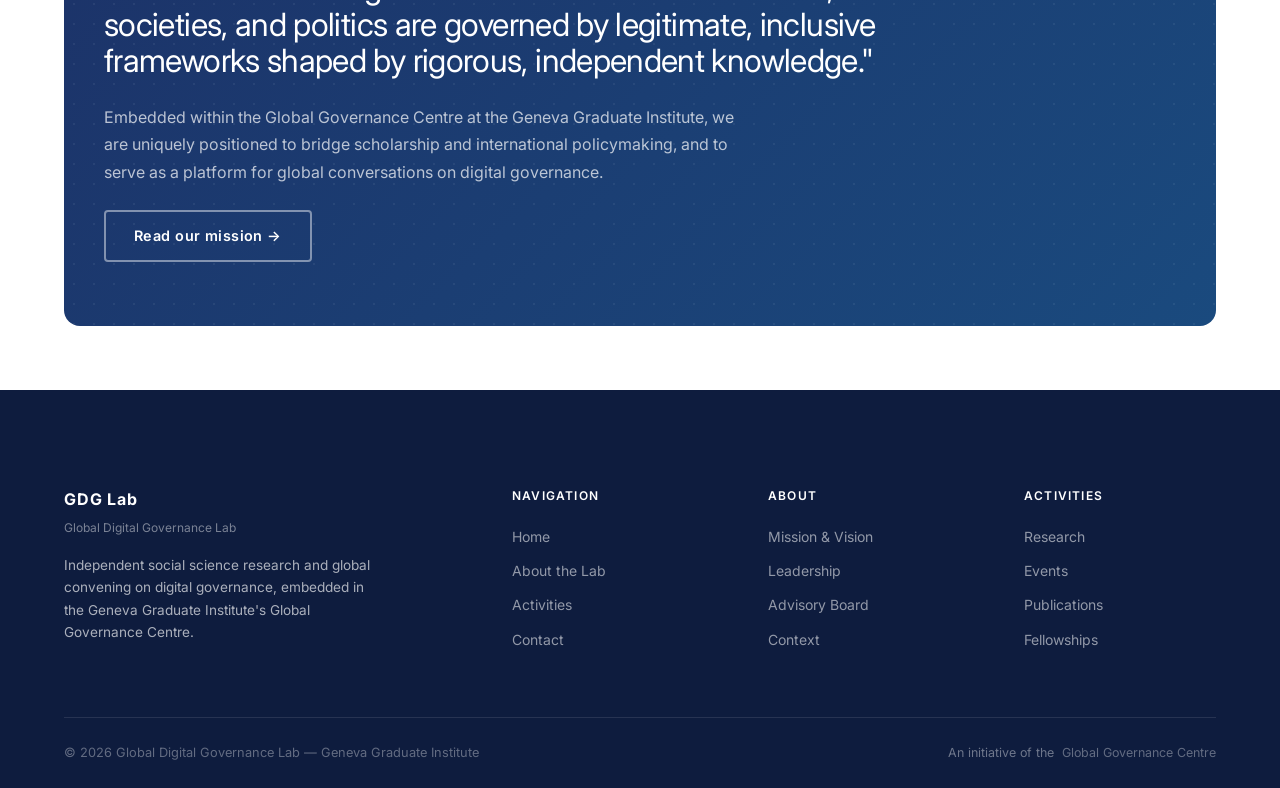
==== commit 2841b9df: "Update content on digital governance challenges Revised text for clarity and conciseness regarding d" ====
--- a/index.html
+++ b/index.html
@@ -77,7 +77,7 @@
         <h2 class="section-title" id="challenge-heading">The Defining Challenge of Our Time</h2>
         <div class="divider"></div>
         <p class="lead">
-          The governance of digital technologies has become one of the defining challenges of
+          The governance of digital technologies has become one of the defining challenges of the
           international order — reshaping economies, rights, and political relations faster than the
           frameworks meant to govern them can adapt.
         </p>
@@ -87,22 +87,14 @@
         <div class="challenge-card" data-reveal>
           <h3 class="card-title">The Challenge</h3>
           <p>
-            Geopolitical competition is increasingly mediated through digital infrastructure,
-            platforms, and standards, with the costs falling disproportionately on those with least voice in the decisions driving it.
-            Current digital governance debates are fragmented, highly technical, and dominated by a
-            small number of powerful states, companies, and regulatory blocs. Many actors most
-            affected by digital transformation — particularly from the Global South — remain
-            underrepresented in the venues where the rules are set.
+            Digital technologies, infrastructure, and data standards are reshaping economies, rights, and political relations faster than               the frameworks meant to govern them can adapt. Geopolitical competition increasingly runs through digital infrastructure,                   platforms, and standards, fracturing a once-common digital space into rival regulatory blocs. The costs fall hardest on those               with least voice in the decisions driving it.
           </p>
         </div>
 
         <div class="challenge-card teal" data-reveal>
           <h3 class="card-title">The Gap</h3>
           <p>
-            While many research centres develop digital technologies, and others engage with domestic regulatory questions, 
-            few approach these debates from the perspective of global governance: 
-            the institutions, norms, and processes through which the international community negotiates collective rules. 
-            Fewer still do so as independent social science research in close proximity to the multilateral system.
+            Today's debates are fragmented, highly technical, and dominated by a handful of powerful states, companies, and regulatory blocs. The actors most affected, particularly across the Global South, remain underrepresented where the rules are set. Many centres build digital technologies; others study domestic regulation. Few approach these questions as global governance: the institutions, norms, and processes through which the international community negotiates collective rules. Fewer still do so as independent social science, in close proximity to the multilateral system. That is the gap the Lab exists to fill.
           </p>
         </div>
       </div>
--- a/css/style.css
+++ b/css/style.css
@@ -31,7 +31,7 @@
   --shadow-lg:   0 8px 32px rgba(28, 50, 104, 0.16);
 
   /* Typography */
-  --font-serif:  'Playfair Display', Georgia, serif;
+  --font-serif:  'Inter', system-ui, -apple-system, sans-serif; @import url('https://fonts.googleapis.com/css2?family=Fraunces:ital,wght@0,400;0,600;0,700;1,400&family=Inter:wght@300;400;500;600;700&display=swap');
   --font-sans:   'Inter', system-ui, -apple-system, sans-serif;
 
   /* Spacing scale */
@@ -546,8 +546,10 @@
 }
 
 .statement-block .display-title {
+  font-family: var(--font-sans);   /* was inherited Playfair */
+  font-weight: 400;               /* add weight back, since sans at 400 looks thin large */
+  font-style: normal;            /* was italic — this is half the antique feel */
   color: var(--white);
-  font-style: italic;
   font-size: clamp(1.4rem, 2.8vw, 2rem);
   margin-bottom: var(--space-sm);
   position: relative;
@@ -902,7 +904,7 @@
 .pull-quote p {
   font-family: var(--font-serif);
   font-size: 1.15rem;
-  font-style: italic;
+  font-style: normal;
   color: var(--navy);
   line-height: 1.65;
 }
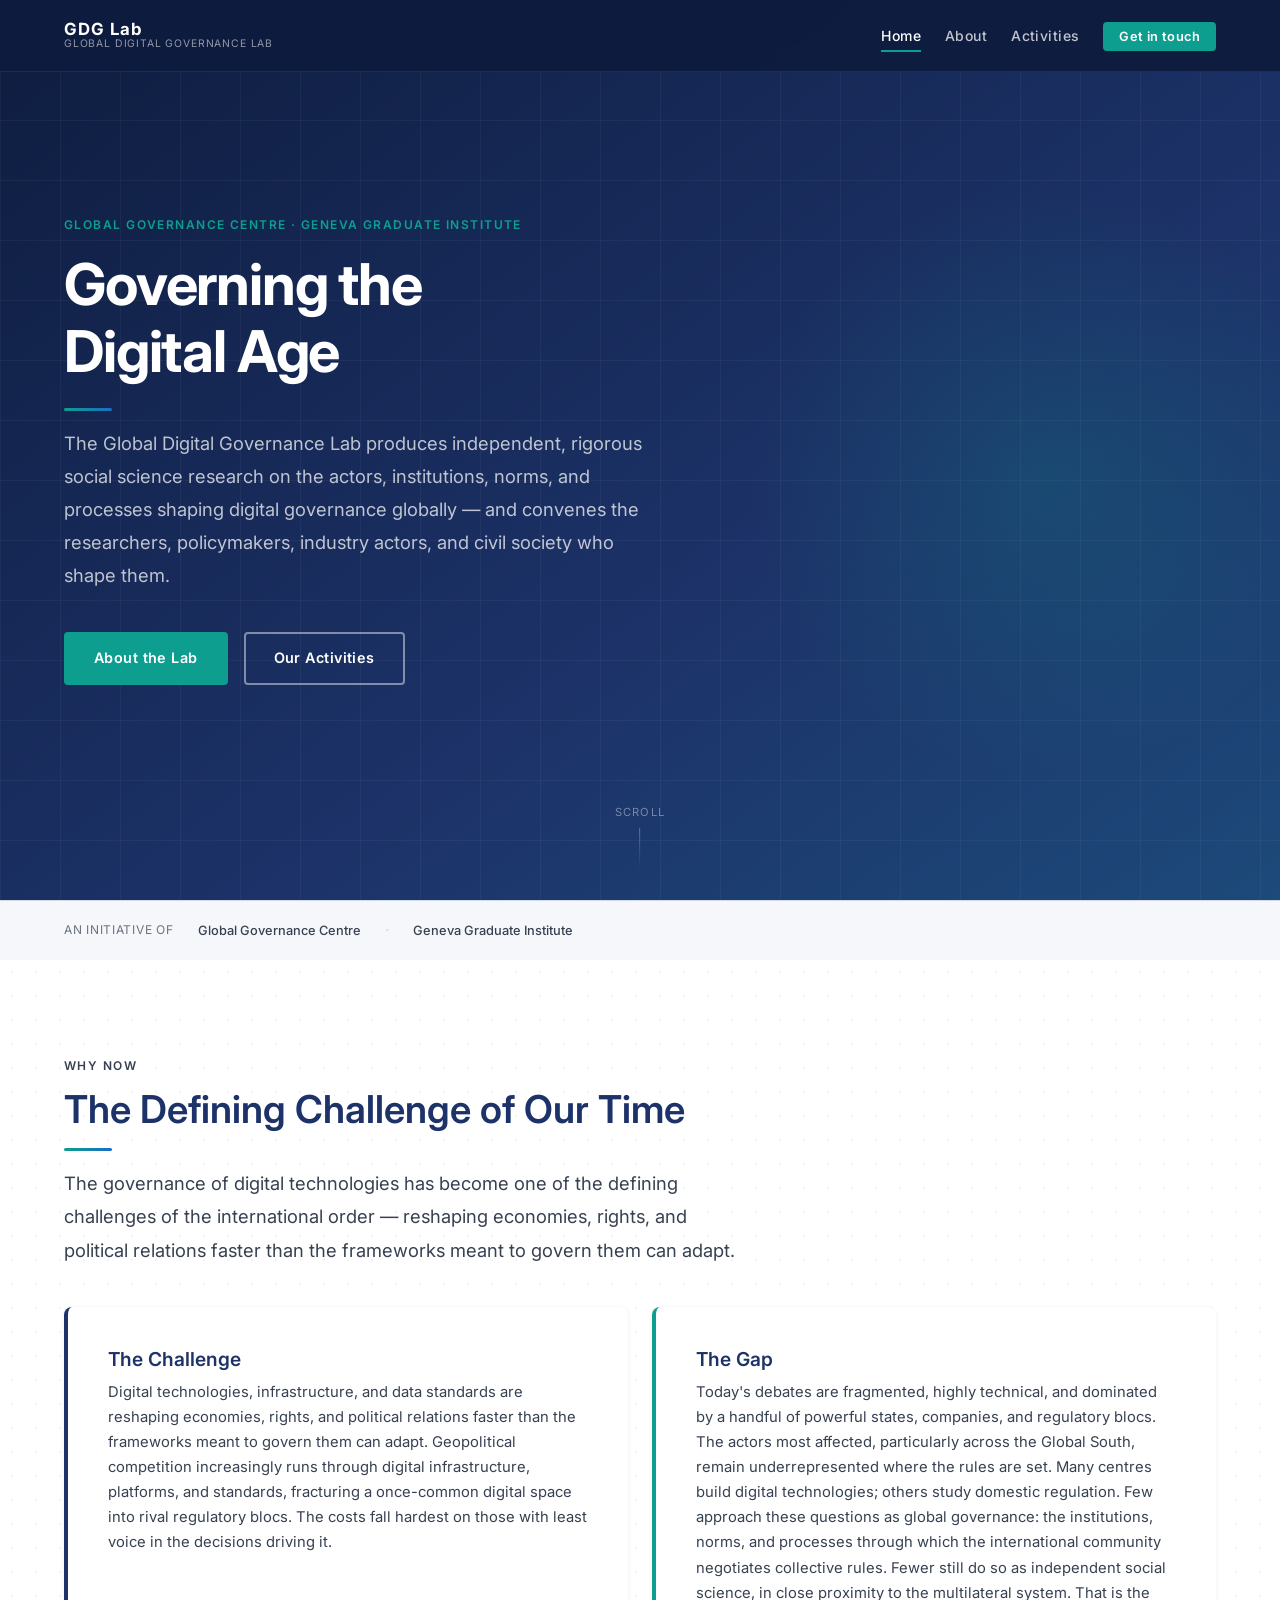
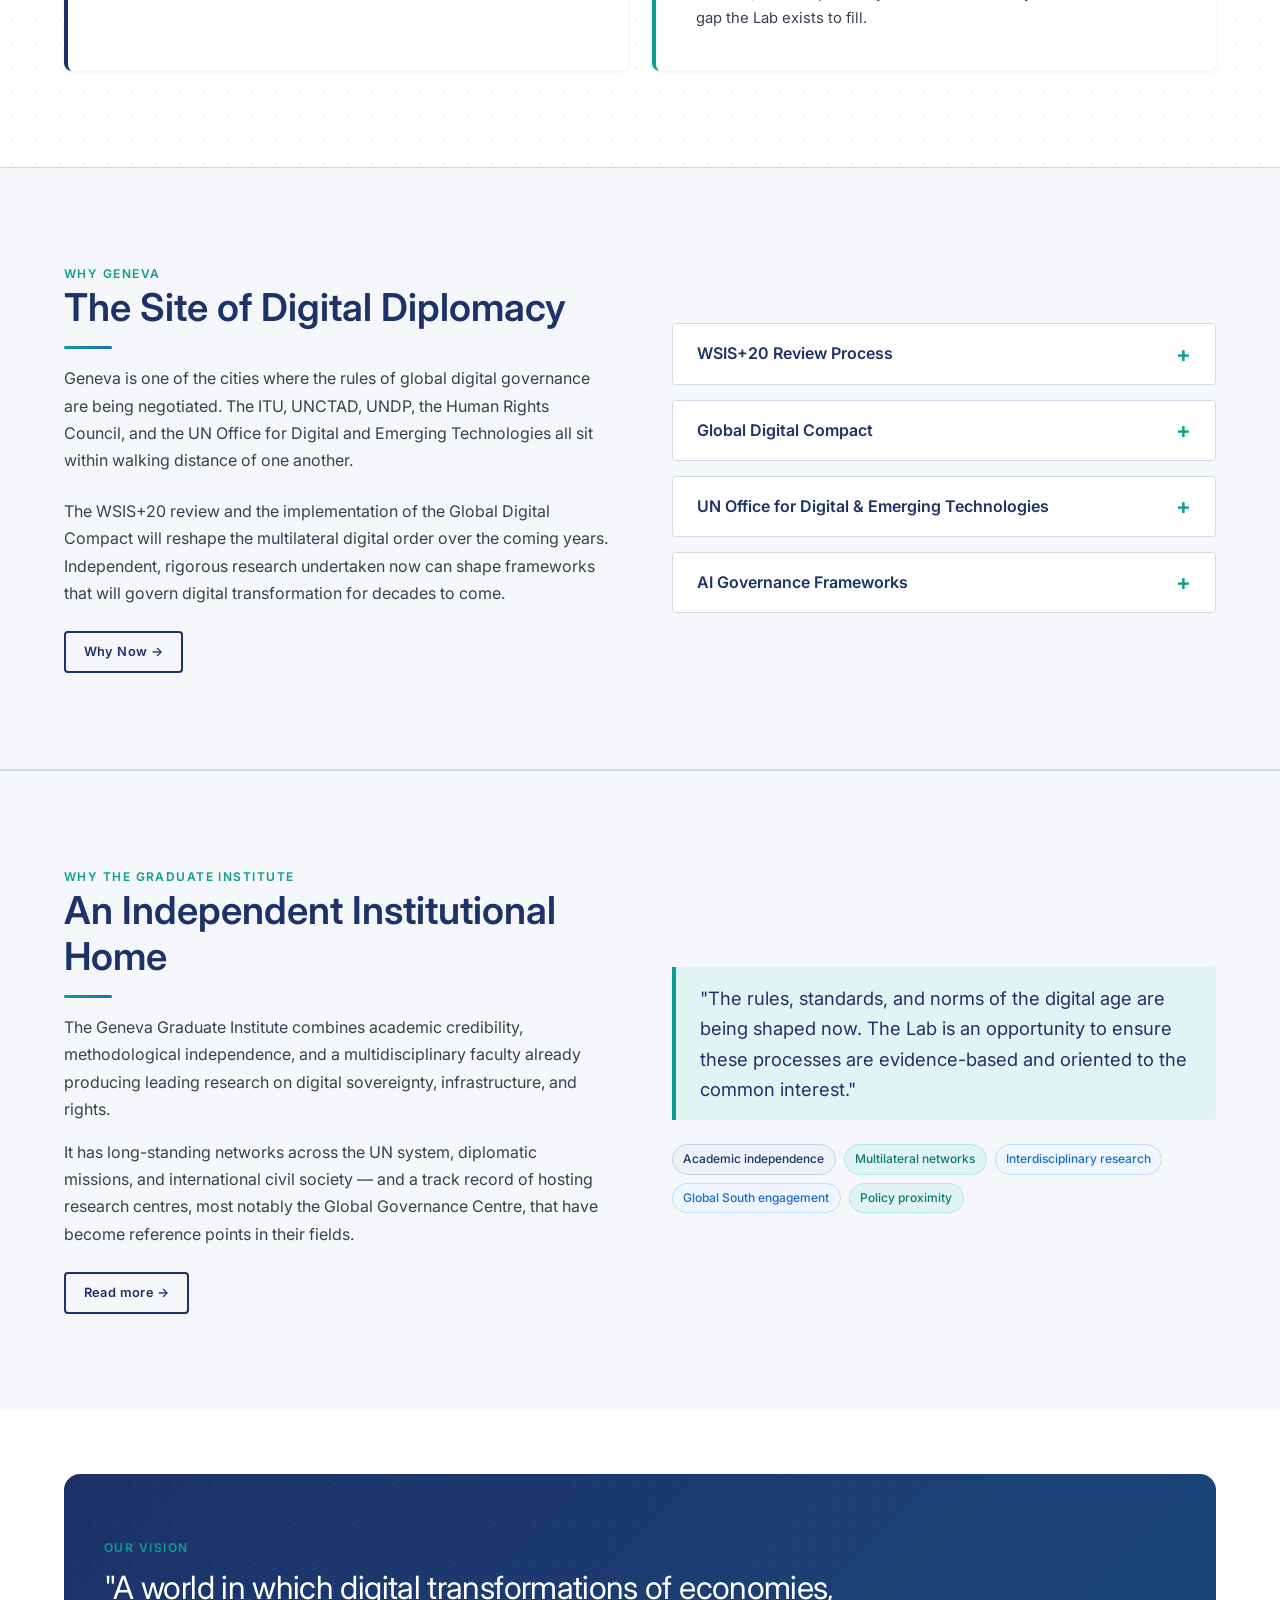
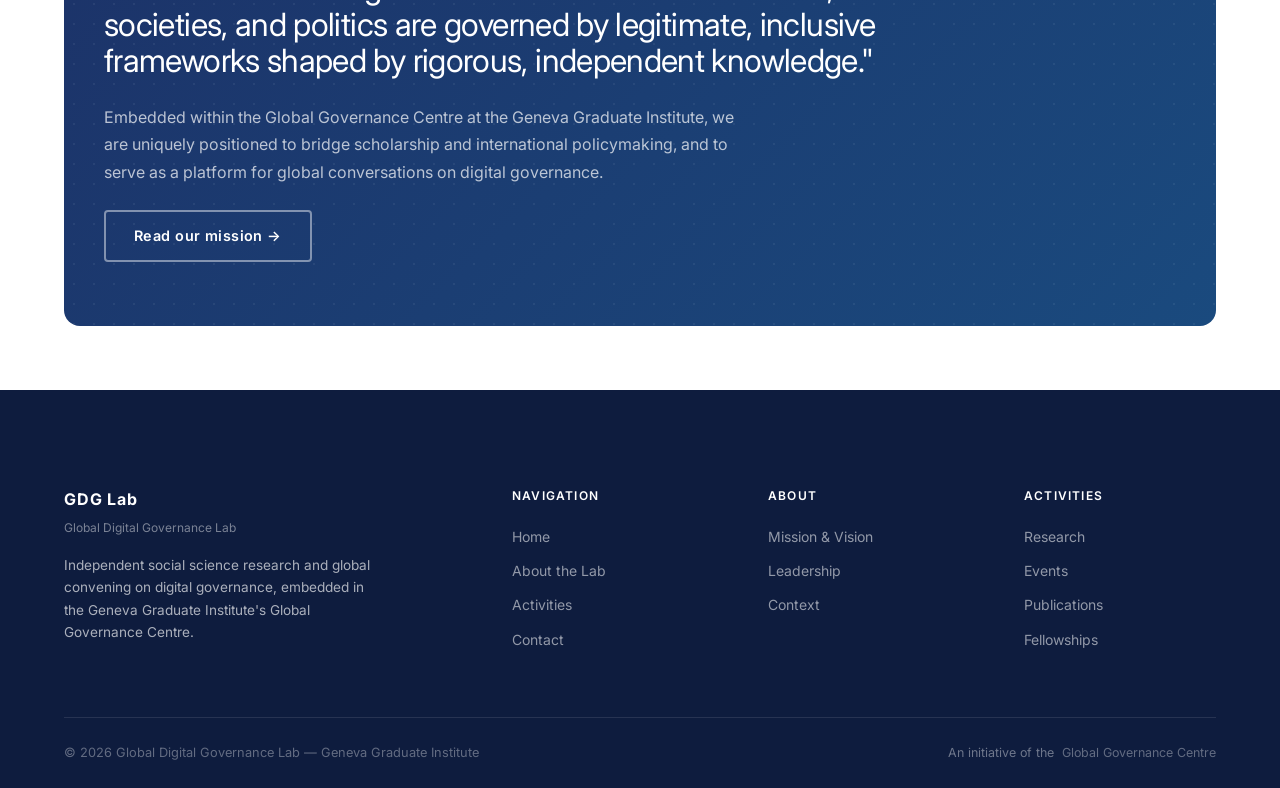
==== commit 97ff3972: "Comment out Advisory Board link in index.html Comment out the Advisory Board link in the footer." ====
--- a/index.html
+++ b/index.html
@@ -94,7 +94,7 @@
         <div class="challenge-card teal" data-reveal>
           <h3 class="card-title">The Gap</h3>
           <p>
-            Today's debates are fragmented, highly technical, and dominated by a handful of powerful states, companies, and regulatory blocs. The actors most affected, particularly across the Global South, remain underrepresented where the rules are set. Many centres build digital technologies; others study domestic regulation. Few approach these questions as global governance: the institutions, norms, and processes through which the international community negotiates collective rules. Fewer still do so as independent social science, in close proximity to the multilateral system. That is the gap the Lab exists to fill.
+          Today's debates are fragmented, highly technical, and dominated by a handful of powerful states, companies, and regulatory blocs. The actors most affected, particularly across the Global South, remain underrepresented where the rules are set. Many centres build digital technologies; others study domestic regulation. Few approach these questions as global governance: the institutions, norms, and processes through which the international community negotiates collective rules. Fewer still do so as independent social science, in close proximity to the multilateral system. That is the gap the Lab exists to fill.
           </p>
         </div>
       </div>
@@ -253,7 +253,7 @@
           <ul>
             <li><a href="about.html#mission">Mission &amp; Vision</a></li>
             <li><a href="about.html#leadership">Leadership</a></li>
-            <li><a href="about.html#advisory-board">Advisory Board</a></li>
+            <!-- <li><a href="about.html#advisory-board">Advisory Board</a></li> -->
             <li><a href="about.html#context">Context</a></li>
           </ul>
         </div>
